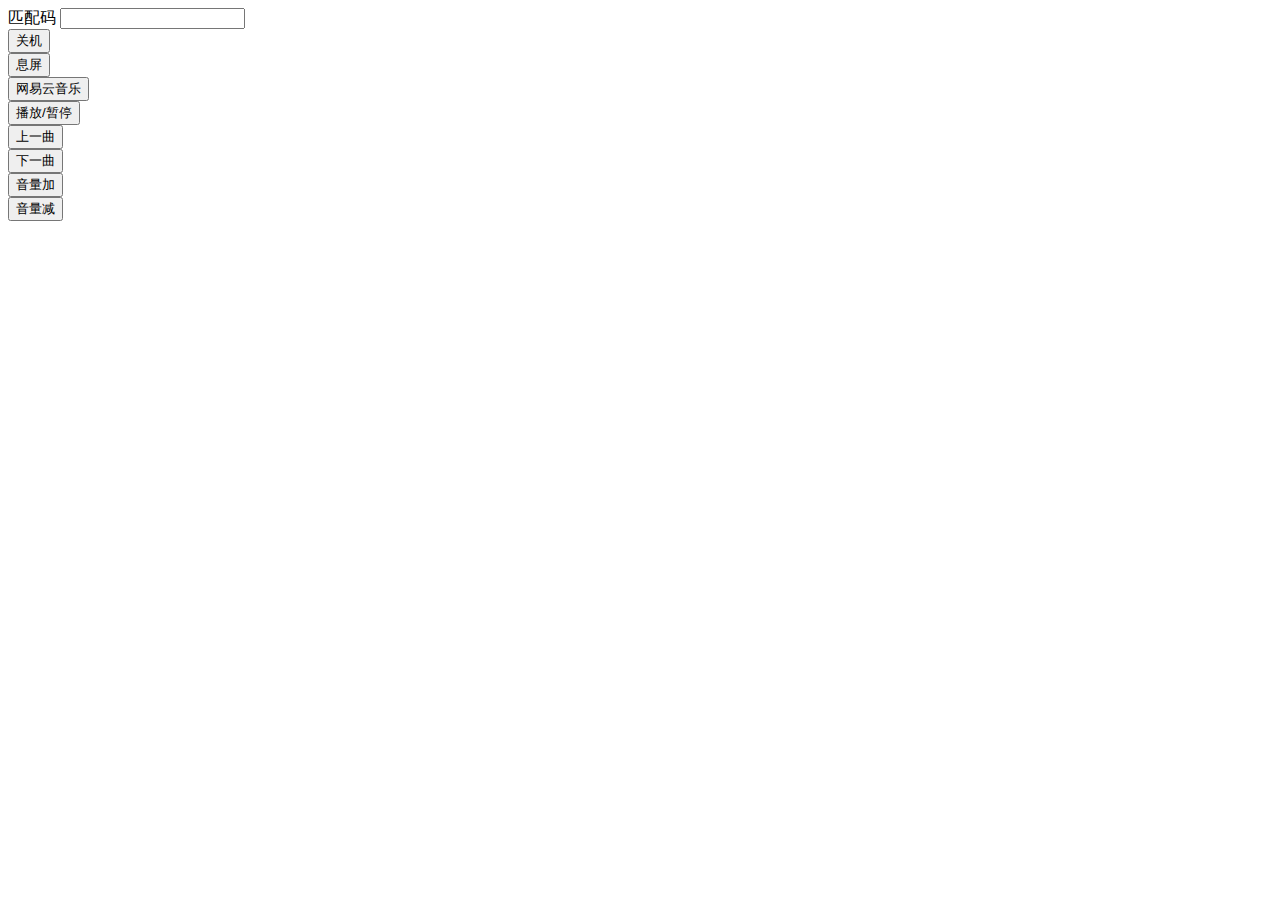
==== templates/index.html @ cc3dacd9 "对IP进行缓存，速度更快" ====
<!DOCTYPE html>
<html>

<head>
  <meta http-equiv="Content-Type" content="text/html; charset=utf-8">
  <meta name="viewport" content="width=device-width,initial-scale=1.0, minimum-scale=1.0, maximum-scale=1.0, user-scalable=no" />
  <link rel="shortcut icon" href="/favicon.ico">
</head>

<body>
  <span>匹配码</span>

  <input type="text">
  <br>
  <button onclick="send_code('exec', '关机', 'poweroff')">关机</button>
  <br>
  <button onclick="send_code('exec', '息屏', 'xset dpms force off')">息屏</button>
  <br>
  <button onclick="send_code('exec', '打开网易云音乐', 'netease-cloud-music')">网易云音乐</button>
  <br>
  <button onclick="send_code('order', '播放/暂停')">播放/暂停</button>
  <br>
  <button onclick="send_code('order', '上一曲')">上一曲</button>
  <br>
  <button onclick="send_code('order', '下一曲')">下一曲</button>
  <br>
  <button onclick="send_code('order', '音量加')">音量加</button>
  <br>
  <button onclick="send_code('order', '音量减')">音量减</button>
  <br>
  <ul></ul>

  <script>
    // 获取主机名
    var hostname
    window.location.search.substr(1).split("&").forEach((item, index, arr) => {
      if (item.split("=")[0] == "hostname") {
        hostname = item.split("=")[1]
        document.getElementsByTagName("input")[0].value = hostname
      }
    })
    // 缓存当前ip
    var ip = window.location.host.split(":")[0]
    window.localStorage.setItem("ip", ip)

    // 获取本机ip地址
    function getIPs(callback) {
      var ip_dups = {};
      var useWebKit = !!window.webkitRTCPeerConnection;
      //minimal requirements for data connection
      var mediaConstraints = {
        optional: [{
          RtpDataChannels: true
        }]
      };
      var servers = {
        iceServers: [{
          urls: "stun:stun.services.mozilla.com"
        }]
      };
      //construct a new RTCPeerConnection
      var pc = new RTCPeerConnection(servers, mediaConstraints);

      function handleCandidate(candidate) {
        //match just the IP address
        var ip_regex = /([0-9]{1,3}(\.[0-9]{1,3}){3}|[a-f0-9]{1,4}(:[a-f0-9]{1,4}){7})/
        var ip_addr = ip_regex.exec(candidate)[1];
        //remove duplicates
        if (ip_dups[ip_addr] === undefined)
          callback(ip_addr);
        ip_dups[ip_addr] = true;
      }
      //listen for candidate events
      pc.onicecandidate = function (ice) {
        //skip non-candidate events
        if (ice.candidate)
          handleCandidate(ice.candidate.candidate);
      };
      //create a bogus data channel
      pc.createDataChannel("");
      //create an offer sdp
      pc.createOffer(function (result) {
        //trigger the stun server request
        pc.setLocalDescription(result, function () {}, function () {});
      }, function () {});
      //wait for a while to let everything done
      setTimeout(function () {
        //read candidate info from local description
        var lines = pc.localDescription.sdp.split('\n');
        lines.forEach(function (line) {
          if (line.indexOf('a=candidate:') === 0)
            handleCandidate(line);
        });
      }, 1000);
    }

    // 发送请求
    function send_code(type, description, code) {
      var ul_el = document.getElementsByTagName("ul")[0]
      var hostname = document.getElementsByTagName("input")[0].value
      if (type == 'exec') {
        var params = {
          hostname: hostname,
          code: code,
          description: description
        };
      } else if (type == 'order') {
        var params = {
          hostname: hostname,
          description: description
        };
      }
      params = JSON.stringify(params)
      let ip = window.localStorage.getItem("ip")
      ip = ip ? ip : "0.0.0.0";
      var pormises = [];
      let p = new Promise((resolve, reject) => {
        let ajax = new XMLHttpRequest();
        ajax.open('post', `http://${ip}:8765/${type}`);
        ajax.setRequestHeader('content-type', 'application/json');
        ajax.send(params);
        ajax.onreadystatechange = function () {
          if (ajax.readyState == 4 && ajax.status == 200) {
            resolve("执行成功");
          }
        }
      });
      pormises.push(p)
      p = new Promise((resolve, reject) => {
        setTimeout(() => {
          reject("超时，请重试！")
        }, 2000)
      });
      pormises.push(p);
      Promise.race(pormises).then((result) => {
        var li_el = document.createElement("li")
        li_el.innerHTML = result
        ul_el.appendChild(li_el);
      }).catch((error) => {
        getIPs(function (local_ip) {
          var nsid = local_ip.split(".").slice(0, 3).join(".") + ".";
          var pormises = [];
          for (var i = 1; i < 255; i++) {
            let p = new Promise((resolve, reject) => {
              let ip = nsid + i;
              let ajax = new XMLHttpRequest();
              ajax.open('post', `http://${ip}:8765/${type}`);
              ajax.setRequestHeader('content-type', 'application/json');
              ajax.send(params);
              ajax.onreadystatechange = function () {
                if (ajax.readyState == 4 && ajax.status == 200) {
                  window.localStorage.setItem("ip", ajax.responseURL.match(/\/\/(.*?):/)[1]);  // 更新缓存的ip
                  resolve("执行成功");
                }
              }
            });
            pormises.push(p)
          };
          let p = new Promise((resolve, reject) => {
            setTimeout(() => {
              reject("超时，请重试！")
            }, 10000)
          });
          pormises.push(p);
          Promise.race(pormises).then((result) => {
            var li_el = document.createElement("li")
            li_el.innerHTML = result
            ul_el.appendChild(li_el);
          }).catch((error) => {
            var li_el = document.createElement("li")
            li_el.innerHTML = error;
            ul_el.appendChild(li_el);
          })
        });
      })
    }
  </script>
</body>

</html>
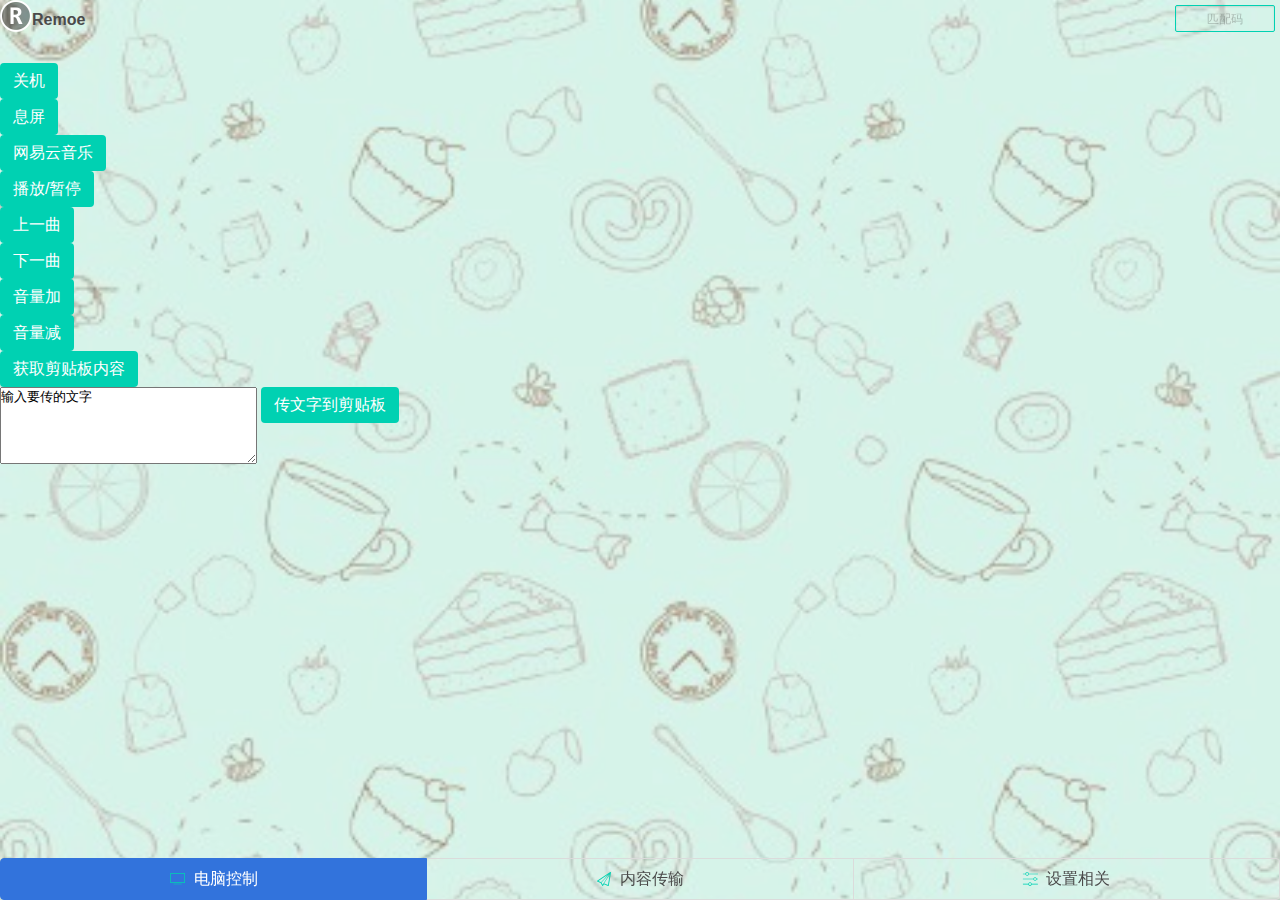
==== commit e3dd238b: "顶栏和低栏美化" ====
--- a/templates/index.html
+++ b/templates/index.html
@@ -5,30 +5,101 @@
   <meta http-equiv="Content-Type" content="text/html; charset=utf-8">
   <meta name="viewport" content="width=device-width,initial-scale=1.0, minimum-scale=1.0, maximum-scale=1.0, user-scalable=no" />
   <link rel="shortcut icon" href="/favicon.ico">
+  <link rel="stylesheet" href="../static/css/bulma.min.css" />
+  <link rel="stylesheet" href="../static/css/iconfont.css" />
+  <style>
+    html {
+      height: 100%;
+      background-image: url(../static/img/background.jpg);
+      background-position: center center;
+      background-size: cover;
+    }
+    body {
+      height: 100%;
+      background-color: rgba(255, 255, 255, 0.39);
+    }
+    #tabs-bar {
+      position:fixed;
+      bottom:0;
+      left: 0;
+      right: 0;
+      z-index: 10000;
+      margin-bottom: 0px;
+    }
+    #topbar {
+      display: table;
+    }
+    #topbar img {
+      width: 2rem;
+    }
+    #name {
+      display: table-cell;
+      vertical-align: middle;
+    }
+    #topbar input {
+      width: 100px;
+      position: fixed;
+      right:5px;
+      top:5px;
+      text-align: center;
+      background-color: #0000;
+    }
+  </style>
 </head>
 
 <body>
-  <span>匹配码</span>
-
-  <input type="text">
-  <br>
-  <button onclick="send_code('exec', '关机', 'poweroff')">关机</button>
-  <br>
-  <button onclick="send_code('exec', '息屏', 'xset dpms force off')">息屏</button>
-  <br>
-  <button onclick="send_code('exec', '打开网易云音乐', 'netease-cloud-music')">网易云音乐</button>
-  <br>
-  <button onclick="send_code('order', '播放/暂停')">播放/暂停</button>
-  <br>
-  <button onclick="send_code('order', '上一曲')">上一曲</button>
-  <br>
-  <button onclick="send_code('order', '下一曲')">下一曲</button>
-  <br>
-  <button onclick="send_code('order', '音量加')">音量加</button>
-  <br>
-  <button onclick="send_code('order', '音量减')">音量减</button>
-  <br>
-  <ul></ul>
+  <div id="topbar">
+    <img src="../static/img/logo.png">
+    <b><span id="name">Remoe</span></b>
+    <input class="input is-primary is-small" type="text" placeholder="匹配码">
+  </div>
+
+  <br>
+  <button class="button is-primary" onclick="send_code('exec', {description: '关机', code: 'poweroff'})">关机</button>
+  <br>
+  <button class="button is-primary" onclick="send_code('exec', {description: '息屏', code: 'xset dpms force off'})">息屏</button>
+  <br>
+  <button class="button is-primary" onclick="send_code('exec', {description: '打开网易云音乐', code:'netease-cloud-music'})">网易云音乐</button>
+  <br>
+  <button class="button is-primary" onclick="send_code('order', {description: '播放/暂停'})">播放/暂停</button>
+  <br>
+  <button class="button is-primary" onclick="send_code('order', {description: '上一曲'})">上一曲</button>
+  <br>
+  <button class="button is-primary" onclick="send_code('order', {description: '下一曲'})">下一曲</button>
+  <br>
+  <button class="button is-primary" onclick="send_code('order', {description: '音量加'})">音量加</button>
+  <br>
+  <button class="button is-primary" onclick="send_code('order', {description: '音量减'})">音量减</button>
+  <br>
+  <button class="button is-primary" onclick="send_code('get_clipboard_content')">获取剪贴板内容</button>
+  <br>
+  <textarea cols="30" rows="5">输入要传的文字</textarea>
+  <button class="button is-primary" onclick="set_clipboard_content()">传文字到剪贴板</button>
+  <br>
+  <p></p>
+
+  <div class="tabs is-toggle is-fullwidth" id="tabs-bar">
+    <ul>
+      <li class="is-active">
+        <a>
+          <span class="icon is-small"><i class="iconfont icon-computer" aria-hidden="true"></i></span>
+          <span>电脑控制</span>
+        </a>
+      </li>
+      <li>
+        <a>
+          <span class="icon is-small"><i class="iconfont icon-cc-plane" aria-hidden="true"></i></span>
+          <span>内容传输</span>
+        </a>
+      </li>
+      <li>
+        <a>
+          <span class="icon is-small"><i class="iconfont icon-40" aria-hidden="true"></i></span>
+          <span>设置相关</span>
+        </a>
+      </li>
+    </ul>
+  </div>
 
   <script>
     // 获取主机名
@@ -43,135 +114,145 @@
     var ip = window.location.host.split(":")[0]
     window.localStorage.setItem("ip", ip)
 
+    var local_ip = null
     // 获取本机ip地址
-    function getIPs(callback) {
-      var ip_dups = {};
-      var useWebKit = !!window.webkitRTCPeerConnection;
-      //minimal requirements for data connection
-      var mediaConstraints = {
-        optional: [{
-          RtpDataChannels: true
-        }]
+    function getIP(onNewIP) { //  onNewIp - your listener function for new IPs
+      var myPeerConnection = window.RTCPeerConnection || window.mozRTCPeerConnection || window.webkitRTCPeerConnection; //compatibility for firefox and chrome
+      var pc = new myPeerConnection({
+          iceServers: []
+        }), // 空的ICE服务器（STUN或者TURN）
+        noop = function () {},
+        localIPs = {}, //记录有没有被调用到onNewIP这个listener上
+        ipRegex = /([0-9]{1,3}(\.[0-9]{1,3}){3}|[a-f0-9]{1,4}(:[a-f0-9]{1,4}){7})/g,
+        key;
+
+      function ipIterate(ip) {
+        if (!localIPs[ip]) onNewIP(ip);
+        localIPs[ip] = true;
+      }
+      pc.createDataChannel(""); //create a bogus data channel
+      pc.createOffer().then(function (sdp) {
+        sdp.sdp.split('\n').forEach(function (line) {
+          if (line.indexOf('candidate') < 0) return;
+          line.match(ipRegex).forEach(ipIterate);
+        });
+        pc.setLocalDescription(sdp, noop, noop);
+      }); // create offer and set local description
+      pc.onicecandidate = function (ice) { //listen for candidate events
+        if (!ice || !ice.candidate || !ice.candidate.candidate || !ice.candidate.candidate.match(ipRegex))
+          return;
+        ice.candidate.candidate.match(ipRegex).forEach(ipIterate);
       };
-      var servers = {
-        iceServers: [{
-          urls: "stun:stun.services.mozilla.com"
-        }]
+    }
+
+    function set_clipboard_content() {
+      let content = document.getElementsByTagName("textarea")[0].value
+      send_code('set_clipboard_content', {
+        content: content
+      })
+    }
+
+    var ul_el = document.getElementsByTagName("ul")[0]
+    // 群发请求,nsid是网络号
+    function mass(path, nsid_or_ip, params) {
+      if ("ip" in nsid_or_ip) {
+        var time = 2000;
+        var nsid = nsid_or_ip.ip.split(".").slice(0, 3).join(".") + ".";
+        var start = Number(nsid_or_ip.ip.split(".")[3]);
+        var end = start + 1;
+      } else {
+        var time = 10000;
+        var nsid = nsid_or_ip.nsid;
+        var start = 0;
+        var end = 255;
+      }
+      var pormises = [];
+      for (var i = start; i < end; i++) {
+        let p = new Promise((resolve, reject) => {
+          let ip = nsid + i;
+          let ajax = new XMLHttpRequest();
+          ajax.open('post', `http://${ip}:8765/${path}`);
+          ajax.setRequestHeader('content-type', 'application/json');
+          ajax.send(params);
+          ajax.onreadystatechange = function () {
+            if (ajax.readyState == 4 && ajax.status == 200) {
+              window.localStorage.setItem("ip", ajax.responseURL.match(/\/\/(.*?):/)[1]); // 更新缓存的ip
+              resolve(JSON.parse(ajax.responseText));
+            } else if ("ip" in nsid_or_ip && ajax.readyState == 4 && ajax.status != 200) { // nsid_or_ip为ip时可跳过超时
+              reject("请求失败")
+            }
+          }
+        });
+        pormises.push(p)
       };
-      //construct a new RTCPeerConnection
-      var pc = new RTCPeerConnection(servers, mediaConstraints);
-
-      function handleCandidate(candidate) {
-        //match just the IP address
-        var ip_regex = /([0-9]{1,3}(\.[0-9]{1,3}){3}|[a-f0-9]{1,4}(:[a-f0-9]{1,4}){7})/
-        var ip_addr = ip_regex.exec(candidate)[1];
-        //remove duplicates
-        if (ip_dups[ip_addr] === undefined)
-          callback(ip_addr);
-        ip_dups[ip_addr] = true;
-      }
-      //listen for candidate events
-      pc.onicecandidate = function (ice) {
-        //skip non-candidate events
-        if (ice.candidate)
-          handleCandidate(ice.candidate.candidate);
-      };
-      //create a bogus data channel
-      pc.createDataChannel("");
-      //create an offer sdp
-      pc.createOffer(function (result) {
-        //trigger the stun server request
-        pc.setLocalDescription(result, function () {}, function () {});
-      }, function () {});
-      //wait for a while to let everything done
-      setTimeout(function () {
-        //read candidate info from local description
-        var lines = pc.localDescription.sdp.split('\n');
-        lines.forEach(function (line) {
-          if (line.indexOf('a=candidate:') === 0)
-            handleCandidate(line);
-        });
-      }, 1000);
+      let p = new Promise((resolve, reject) => {
+        setTimeout(() => {
+          reject("超时，请重试！")
+        }, time)
+      });
+      pormises.push(p);
+      return pormises
+    }
+    // 处理从服务器收到的json消息
+    function handle_response(result) {
+      if (result.file_url) {
+        window.location.href = result.file_url;
+      } else if (result.text) {
+        var p_el = document.getElementsByTagName("p")[0]
+        p_el.innerHTML = result.text
+      } else if (result.message != undefined) {
+        alert(result.message)
+      }
     }
 
     // 发送请求
-    function send_code(type, description, code) {
-      var ul_el = document.getElementsByTagName("ul")[0]
+    function send_code(path, params) {
       var hostname = document.getElementsByTagName("input")[0].value
-      if (type == 'exec') {
-        var params = {
-          hostname: hostname,
-          code: code,
-          description: description
-        };
-      } else if (type == 'order') {
-        var params = {
-          hostname: hostname,
-          description: description
-        };
+      if (params) {
+        params["hostname"] = hostname
+      } else {
+        params = {
+          "hostname": hostname
+        }
       }
       params = JSON.stringify(params)
       let ip = window.localStorage.getItem("ip")
       ip = ip ? ip : "0.0.0.0";
-      var pormises = [];
-      let p = new Promise((resolve, reject) => {
-        let ajax = new XMLHttpRequest();
-        ajax.open('post', `http://${ip}:8765/${type}`);
-        ajax.setRequestHeader('content-type', 'application/json');
-        ajax.send(params);
-        ajax.onreadystatechange = function () {
-          if (ajax.readyState == 4 && ajax.status == 200) {
-            resolve("执行成功");
-          }
-        }
-      });
-      pormises.push(p)
-      p = new Promise((resolve, reject) => {
-        setTimeout(() => {
-          reject("超时，请重试！")
-        }, 2000)
-      });
-      pormises.push(p);
+      let pormises = mass(path, {
+        ip: ip
+      }, params)
       Promise.race(pormises).then((result) => {
-        var li_el = document.createElement("li")
-        li_el.innerHTML = result
-        ul_el.appendChild(li_el);
+        handle_response(result)
       }).catch((error) => {
-        getIPs(function (local_ip) {
-          var nsid = local_ip.split(".").slice(0, 3).join(".") + ".";
-          var pormises = [];
-          for (var i = 1; i < 255; i++) {
-            let p = new Promise((resolve, reject) => {
-              let ip = nsid + i;
-              let ajax = new XMLHttpRequest();
-              ajax.open('post', `http://${ip}:8765/${type}`);
-              ajax.setRequestHeader('content-type', 'application/json');
-              ajax.send(params);
-              ajax.onreadystatechange = function () {
-                if (ajax.readyState == 4 && ajax.status == 200) {
-                  window.localStorage.setItem("ip", ajax.responseURL.match(/\/\/(.*?):/)[1]);  // 更新缓存的ip
-                  resolve("执行成功");
-                }
-              }
-            });
-            pormises.push(p)
-          };
-          let p = new Promise((resolve, reject) => {
-            setTimeout(() => {
-              reject("超时，请重试！")
-            }, 10000)
-          });
-          pormises.push(p);
+        // 如果知道本机IP，就向所在局域网发送请求
+        getIP(function (ip) {
+          local_ip = ip
+          var nsid = ip.split(".").slice(0, 3).join(".") + "."; // 网络号
+          let pormises = mass(path, {
+            nsid: nsid
+          }, params);
           Promise.race(pormises).then((result) => {
-            var li_el = document.createElement("li")
-            li_el.innerHTML = result
-            ul_el.appendChild(li_el);
+            handle_response(result)
           }).catch((error) => {
-            var li_el = document.createElement("li")
-            li_el.innerHTML = error;
-            ul_el.appendChild(li_el);
+            alert(error);
           })
         });
+        // 向localstorage中的网络号发送请求
+        setTimeout(() => {
+          if (!local_ip) {
+            if (window.localStorage.getItem("ip")) {
+              var nsid = window.localStorage.getItem("ip").split(".").slice(0, 3).join(".") + ".";
+              let pormises = mass(path, {
+                nsid: nsid
+              }, params);
+              Promise.race(pormises).then((result) => {
+                handle_response(result)
+              }).catch((error) => {
+                alert(error);
+              })
+            }
+          }
+        }, 3000)
       })
     }
   </script>
--- a/static/css/iconfont.css
+++ b/static/css/iconfont.css
@@ -0,0 +1,26 @@
+
+@font-face {font-family: "iconfont";
+  src: url('../font/'); /* IE9*/
+  src: url('../font/#iefix') format('embedded-opentype'), /* IE6-IE8 */
+  url('[data-uri]') format('woff'),
+  url('../font/iconfont.ttf?t=1537777645339') format('truetype'), /* chrome, firefox, opera, Safari, Android, iOS 4.2+*/
+  url('../font/iconfont.svg?t=1537777645339#iconfont') format('svg'); /* iOS 4.1- */
+}
+
+.iconfont {
+  font-family:"iconfont" !important;
+  font-size:16px;
+  color: #00D1B2;
+  font-style:normal;
+  -webkit-font-smoothing: antialiased;
+  -moz-osx-font-smoothing: grayscale;
+}
+
+.icon-computer:before { content: "\e60d"; }
+
+.icon-cc-plane:before { content: "\e6cb"; }
+
+.icon-40:before { content: "\e6e9"; }
+
+.icon-edit:before { content: "\e607"; }
+
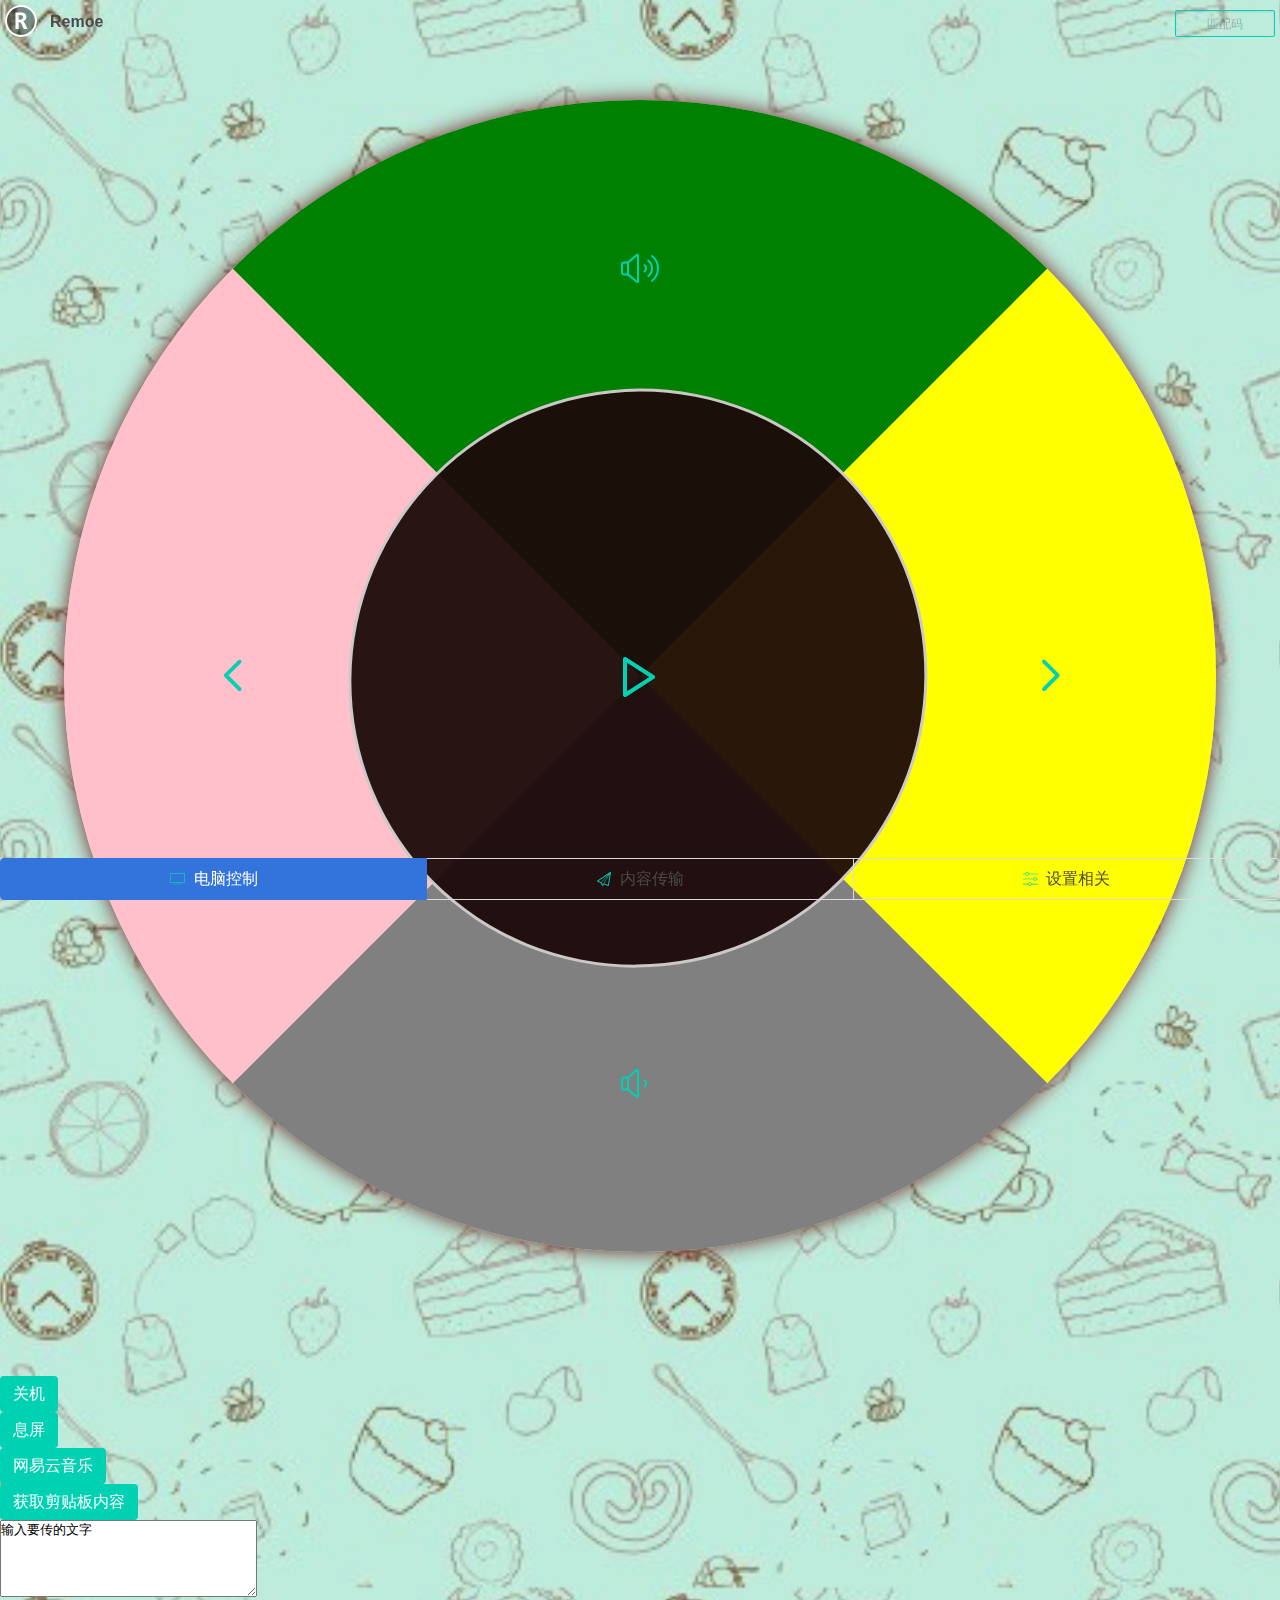
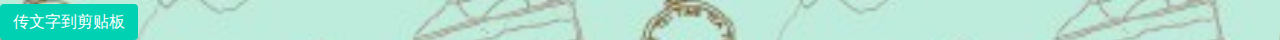
==== commit baee8f47: "美化前端界面" ====
--- a/templates/index.html
+++ b/templates/index.html
@@ -11,12 +11,12 @@
     html {
       height: 100%;
       background-image: url(../static/img/background.jpg);
+      background-color: rgba(255, 255, 255, 0.39);
       background-position: center center;
       background-size: cover;
     }
     body {
       height: 100%;
-      background-color: rgba(255, 255, 255, 0.39);
     }
     #tabs-bar {
       position:fixed;
@@ -26,32 +26,110 @@
       z-index: 10000;
       margin-bottom: 0px;
     }
-    #topbar {
-      display: table;
-    }
-    #topbar img {
+    img {
       width: 2rem;
+      position: fixed;
+      left:5px;
+      top:5px;
     }
     #name {
-      display: table-cell;
-      vertical-align: middle;
-    }
-    #topbar input {
+      position: fixed;
+      left:50px;
+      top:10px;
+      /* padding-left: 20px; */
+    }
+    #hostname {
       width: 100px;
       position: fixed;
       right:5px;
-      top:5px;
+      top:10px;
       text-align: center;
       background-color: #0000;
     }
+    #buttons-wrapper {
+        position: relative;
+        padding-top: 90%;
+        width: 90%;
+        border-radius: 50%;
+        overflow: hidden;
+        transform: rotate(45deg);
+        transform-origin: center center;
+        box-shadow: 0px 0px 20px #6d1313ec;
+        /* border:2px solid; */
+        /* padding: 1px; */
+        margin: 100px auto;
+    }
+    #volume-plus, #next, #volume-reduction, #previous, #play-or-pause {
+        position:absolute;
+        padding-top: 50%;
+        width: 50%;
+    }
+    #play-or-pause {
+        z-index:10000;
+        border-radius: 50%;
+        background-color: rgba(29, 10, 10, 0.945);
+        left:25%;
+        top:25%;
+        border:3px solid rgba(255, 255, 255, 0.767);
+    }
+    #volume-plus {
+        background-color: green;
+        left:0px;
+        top:0px;
+    }
+    #next {
+        background-color: yellow;
+        right:0px;
+        top:0px;
+    }
+    #volume-reduction {
+        background-color: gray;
+        right:0px;
+        bottom:0px;
+    }
+    #previous {
+        background-color: pink;
+        left:0px;
+        bottom:0px;
+    }
+    #buttons-wrapper i {
+      position:absolute;
+      left:calc(50% - 20px);
+      top:calc(50% - 32px);
+      z-index: 10000;
+      transform: rotate(-45deg);
+    }
+    #message {
+      visibility: hidden;
+      height: 35px;
+      line-height: 35px;
+      text-indent: 10px;
+      color: white;
+      background-color: #00d1b2;
+      border-radius: 4px;
+      z-index: 10000;
+      position: fixed;
+      left:40px;
+      right:40px;
+      top:50px;
+    }
   </style>
 </head>
 
 <body>
-  <div id="topbar">
-    <img src="../static/img/logo.png">
-    <b><span id="name">Remoe</span></b>
-    <input class="input is-primary is-small" type="text" placeholder="匹配码">
+  <!-- 消息框 -->
+  <p id="message">这是内容</p>
+  <!-- 顶部部件 -->
+  <img src="../static/img/logo.png">
+  <b><span id="name">Remoe</span></b>
+  <input id="hostname" class="input is-primary is-small" type="text" placeholder="匹配码">
+  <!-- 音乐控件 -->
+  <div id="buttons-wrapper">
+    <div id="play-or-pause"><i class="iconfont icon-play"></i></div>
+    <div id="volume-plus"><i class="iconfont icon-volumehigh"></i></div>
+    <div id="next"><i class="iconfont icon-next-m"></i></div>
+    <div id="volume-reduction"><i class="iconfont icon-volume-low"></i></div>
+    <div id="previous"><i class="iconfont icon-back-m"></i></div>
   </div>
 
   <br>
@@ -61,19 +139,10 @@
   <br>
   <button class="button is-primary" onclick="send_code('exec', {description: '打开网易云音乐', code:'netease-cloud-music'})">网易云音乐</button>
   <br>
-  <button class="button is-primary" onclick="send_code('order', {description: '播放/暂停'})">播放/暂停</button>
-  <br>
-  <button class="button is-primary" onclick="send_code('order', {description: '上一曲'})">上一曲</button>
-  <br>
-  <button class="button is-primary" onclick="send_code('order', {description: '下一曲'})">下一曲</button>
-  <br>
-  <button class="button is-primary" onclick="send_code('order', {description: '音量加'})">音量加</button>
-  <br>
-  <button class="button is-primary" onclick="send_code('order', {description: '音量减'})">音量减</button>
-  <br>
   <button class="button is-primary" onclick="send_code('get_clipboard_content')">获取剪贴板内容</button>
   <br>
   <textarea cols="30" rows="5">输入要传的文字</textarea>
+  <br>
   <button class="button is-primary" onclick="set_clipboard_content()">传文字到剪贴板</button>
   <br>
   <p></p>
@@ -82,19 +151,19 @@
     <ul>
       <li class="is-active">
         <a>
-          <span class="icon is-small"><i class="iconfont icon-computer" aria-hidden="true"></i></span>
+          <span class="icon is-small"><i class="iconfont icon-computer"></i></span>
           <span>电脑控制</span>
         </a>
       </li>
       <li>
         <a>
-          <span class="icon is-small"><i class="iconfont icon-cc-plane" aria-hidden="true"></i></span>
+          <span class="icon is-small"><i class="iconfont icon-cc-plane"></i></span>
           <span>内容传输</span>
         </a>
       </li>
       <li>
         <a>
-          <span class="icon is-small"><i class="iconfont icon-40" aria-hidden="true"></i></span>
+          <span class="icon is-small"><i class="iconfont icon-40"></i></span>
           <span>设置相关</span>
         </a>
       </li>
@@ -102,6 +171,12 @@
   </div>
 
   <script>
+    // 给按钮绑定事件
+    document.getElementById('play-or-pause').addEventListener('click', ()=>(send_code('order', {description: '播放/暂停'})))
+    document.getElementById('volume-plus').addEventListener('click', ()=>(send_code('order', {description: '音量加'})))
+    document.getElementById('next').addEventListener('click', ()=>(send_code('order', {description: '下一曲'})))
+    document.getElementById('volume-reduction').addEventListener('click', ()=>(send_code('order', {description: '音量减'})))
+    document.getElementById('previous').addEventListener('click', ()=>(send_code('order', {description: '上一曲'})))
     // 获取主机名
     var hostname
     window.location.search.substr(1).split("&").forEach((item, index, arr) => {
@@ -193,6 +268,15 @@
       pormises.push(p);
       return pormises
     }
+    // 弹出消息框
+    function show_message (message) {
+      message = (message === 0) ? "命令执行成功" : message;
+      document.getElementById("message").innerHTML = message;
+      document.getElementById("message").style.visibility='visible';
+      setTimeout(()=>{
+        document.getElementById("message").style.visibility='hidden';
+      }, 2000)
+    }
     // 处理从服务器收到的json消息
     function handle_response(result) {
       if (result.file_url) {
@@ -201,7 +285,7 @@
         var p_el = document.getElementsByTagName("p")[0]
         p_el.innerHTML = result.text
       } else if (result.message != undefined) {
-        alert(result.message)
+        show_message(result.message)
       }
     }
 
@@ -234,7 +318,7 @@
           Promise.race(pormises).then((result) => {
             handle_response(result)
           }).catch((error) => {
-            alert(error);
+            show_message(error);
           })
         });
         // 向localstorage中的网络号发送请求
@@ -248,7 +332,7 @@
               Promise.race(pormises).then((result) => {
                 handle_response(result)
               }).catch((error) => {
-                alert(error);
+                show_message(error);
               })
             }
           }
--- a/static/css/iconfont.css
+++ b/static/css/iconfont.css
@@ -2,9 +2,9 @@
 @font-face {font-family: "iconfont";
   src: url('../font/'); /* IE9*/
   src: url('../font/#iefix') format('embedded-opentype'), /* IE6-IE8 */
-  url('[data-uri]') format('woff'),
-  url('../font/iconfont.ttf?t=1537777645339') format('truetype'), /* chrome, firefox, opera, Safari, Android, iOS 4.2+*/
-  url('../font/iconfont.svg?t=1537777645339#iconfont') format('svg'); /* iOS 4.1- */
+  url('[data-uri]') format('woff'),
+  url('../font/iconfont.ttf?t=1537805935399') format('truetype'), /* chrome, firefox, opera, Safari, Android, iOS 4.2+*/
+  url('../font/iconfont.svg?t=1537805935399#iconfont') format('svg'); /* iOS 4.1- */
 }
 
 .iconfont {
@@ -18,9 +18,21 @@
 
 .icon-computer:before { content: "\e60d"; }
 
+.icon-volumehigh:before { content: "\e6a6"; font-size:40px; }
+
 .icon-cc-plane:before { content: "\e6cb"; }
+
+.icon-play:before { content: "\e665"; font-size:40px; }
 
 .icon-40:before { content: "\e6e9"; }
 
+.icon-pause:before { content: "\e656"; font-size:40px; }
+
+.icon-back-m:before { content: "\e60f"; font-size:40px; }
+
+.icon-next-m:before { content: "\e610"; font-size:40px; }
+
 .icon-edit:before { content: "\e607"; }
 
+.icon-volume-low:before { content: "\e64d"; font-size:40px; }
+
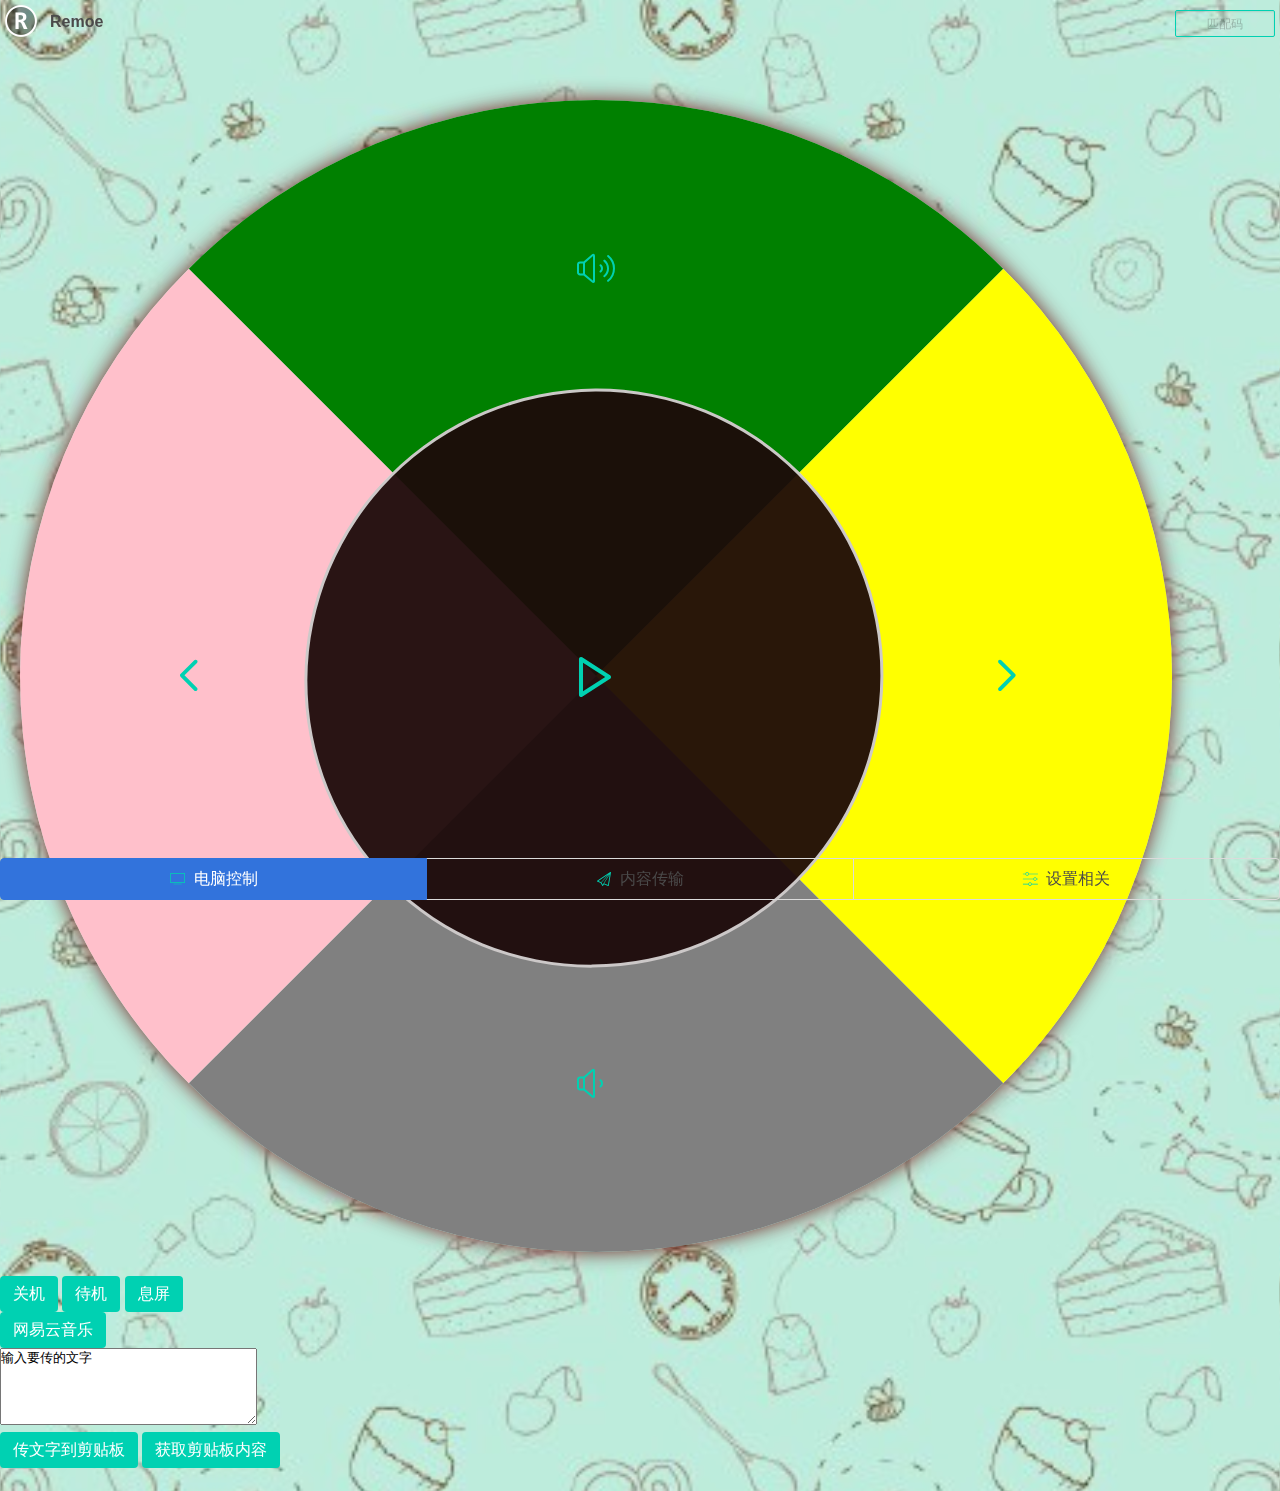
==== commit baf8895d: "增加待机功能" ====
--- a/templates/index.html
+++ b/templates/index.html
@@ -10,13 +10,11 @@
   <style>
     html {
       height: 100%;
+      overflow: 'hidden';
       background-image: url(../static/img/background.jpg);
       background-color: rgba(255, 255, 255, 0.39);
       background-position: center center;
       background-size: cover;
-    }
-    body {
-      height: 100%;
     }
     #tabs-bar {
       position:fixed;
@@ -57,7 +55,7 @@
         box-shadow: 0px 0px 20px #6d1313ec;
         /* border:2px solid; */
         /* padding: 1px; */
-        margin: 100px auto;
+        margin: 100px 20px auto;
     }
     #volume-plus, #next, #volume-reduction, #previous, #play-or-pause {
         position:absolute;
@@ -134,18 +132,15 @@
 
   <br>
   <button class="button is-primary" onclick="send_code('exec', {description: '关机', code: 'poweroff'})">关机</button>
-  <br>
+  <button class="button is-primary" onclick="send_code('hot_key', {description: '待机'})">待机</button>
   <button class="button is-primary" onclick="send_code('exec', {description: '息屏', code: 'xset dpms force off'})">息屏</button>
   <br>
   <button class="button is-primary" onclick="send_code('exec', {description: '打开网易云音乐', code:'netease-cloud-music'})">网易云音乐</button>
   <br>
-  <button class="button is-primary" onclick="send_code('get_clipboard_content')">获取剪贴板内容</button>
-  <br>
   <textarea cols="30" rows="5">输入要传的文字</textarea>
   <br>
   <button class="button is-primary" onclick="set_clipboard_content()">传文字到剪贴板</button>
-  <br>
-  <p></p>
+  <button class="button is-primary" onclick="send_code('get_clipboard_content')">获取剪贴板内容</button>
 
   <div class="tabs is-toggle is-fullwidth" id="tabs-bar">
     <ul>
@@ -172,11 +167,11 @@
 
   <script>
     // 给按钮绑定事件
-    document.getElementById('play-or-pause').addEventListener('click', ()=>(send_code('order', {description: '播放/暂停'})))
-    document.getElementById('volume-plus').addEventListener('click', ()=>(send_code('order', {description: '音量加'})))
-    document.getElementById('next').addEventListener('click', ()=>(send_code('order', {description: '下一曲'})))
-    document.getElementById('volume-reduction').addEventListener('click', ()=>(send_code('order', {description: '音量减'})))
-    document.getElementById('previous').addEventListener('click', ()=>(send_code('order', {description: '上一曲'})))
+    document.getElementById('play-or-pause').addEventListener('click', ()=>(send_code('hot_key', {description: '播放/暂停'})))
+    document.getElementById('volume-plus').addEventListener('click', ()=>(send_code('hot_key', {description: '音量加'})))
+    document.getElementById('next').addEventListener('click', ()=>(send_code('hot_key', {description: '下一曲'})))
+    document.getElementById('volume-reduction').addEventListener('click', ()=>(send_code('hot_key', {description: '音量减'})))
+    document.getElementById('previous').addEventListener('click', ()=>(send_code('hot_key', {description: '上一曲'})))
     // 获取主机名
     var hostname
     window.location.search.substr(1).split("&").forEach((item, index, arr) => {
@@ -282,8 +277,8 @@
       if (result.file_url) {
         window.location.href = result.file_url;
       } else if (result.text) {
-        var p_el = document.getElementsByTagName("p")[0]
-        p_el.innerHTML = result.text
+        var textarea_el = document.getElementsByTagName("textarea")[0]
+        textarea_el.value = result.text
       } else if (result.message != undefined) {
         show_message(result.message)
       }
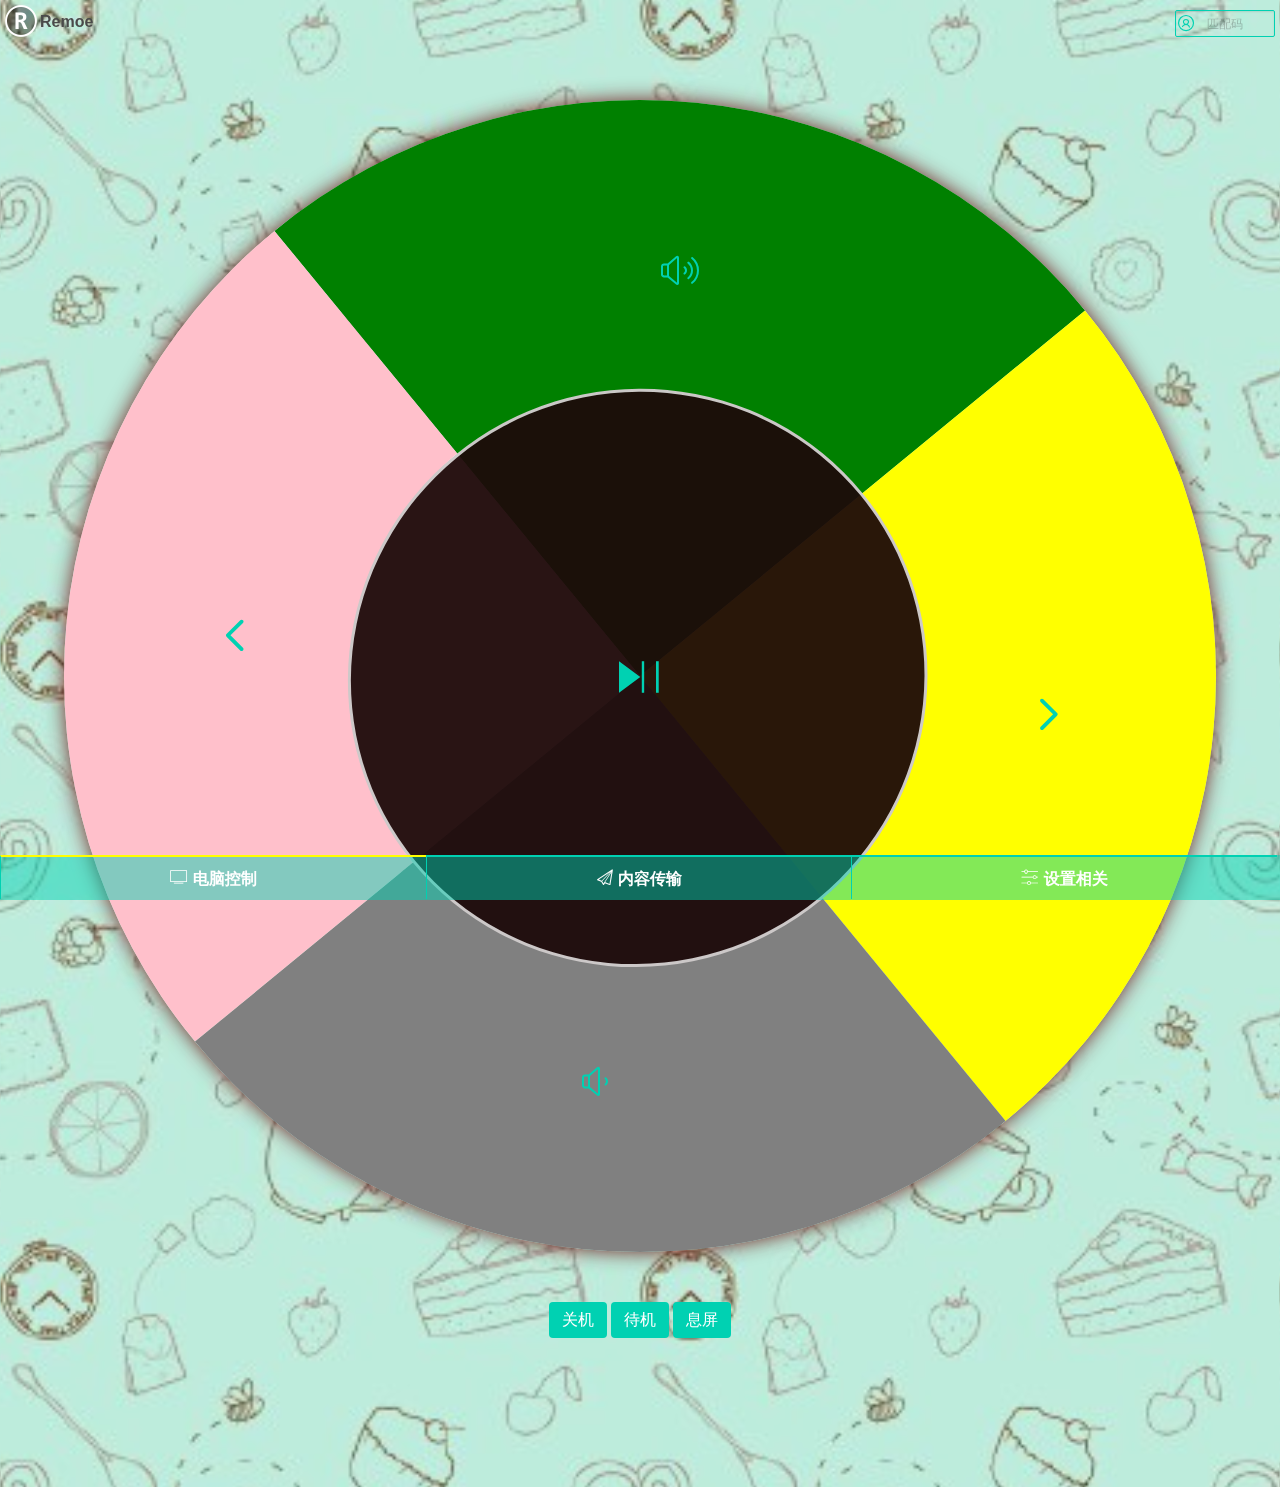
==== commit 42c83f3d: "完成标签切换功能" ====
--- a/templates/index.html
+++ b/templates/index.html
@@ -10,7 +10,8 @@
   <style>
     html {
       height: 100%;
-      overflow: 'hidden';
+      overflow: hidden;
+      text-align: center;
       background-image: url(../static/img/background.jpg);
       background-color: rgba(255, 255, 255, 0.39);
       background-position: center center;
@@ -24,6 +25,21 @@
       z-index: 10000;
       margin-bottom: 0px;
     }
+    #tabs-bar li {
+      float: left;
+      color: white;
+      width: calc((100% - 3px) / 3);
+      border-left: 1px #00D1B2 solid;
+      border-top: 2px #00D1B2 solid;
+    }
+    #tabs-bar ul {
+      background-color: rgba(0, 209, 178, 0.486);
+      height: 45px;
+      line-height: 40px;
+    }
+    #tabs-bar ul li:first-child {
+      border-top: 2px yellow solid;
+    }
     img {
       width: 2rem;
       position: fixed;
@@ -32,7 +48,7 @@
     }
     #name {
       position: fixed;
-      left:50px;
+      left:40px;
       top:10px;
       /* padding-left: 20px; */
     }
@@ -45,17 +61,20 @@
       background-color: #0000;
     }
     #buttons-wrapper {
-        position: relative;
-        padding-top: 90%;
-        width: 90%;
-        border-radius: 50%;
-        overflow: hidden;
-        transform: rotate(45deg);
-        transform-origin: center center;
-        box-shadow: 0px 0px 20px #6d1313ec;
-        /* border:2px solid; */
-        /* padding: 1px; */
-        margin: 100px 20px auto;
+      position: relative;
+      padding-top: 90%;
+      width: 90%;
+      border-radius: 50%;
+      overflow: hidden;
+      transform: rotate(45deg);
+      transform-origin: center center;
+      box-shadow: 0px 0px 20px #6d1313ec;
+      /* border:2px solid; */
+      /* padding: 1px; */
+      margin: 50px auto;
+    }
+    #container {
+      margin-top: 100px;
     }
     #volume-plus, #next, #volume-reduction, #previous, #play-or-pause {
         position:absolute;
@@ -111,56 +130,75 @@
       right:40px;
       top:50px;
     }
+    .icon-yonghu {
+      position: fixed;
+      right:85px;
+      top:10px;
+    }
+    textarea {
+      background-color: #0000;
+      width: 80%;
+    }
+    #transport, #set {
+      display: none;
+    }
+
   </style>
 </head>
 
 <body>
-  <!-- 消息框 -->
-  <p id="message">这是内容</p>
-  <!-- 顶部部件 -->
-  <img src="../static/img/logo.png">
-  <b><span id="name">Remoe</span></b>
-  <input id="hostname" class="input is-primary is-small" type="text" placeholder="匹配码">
-  <!-- 音乐控件 -->
-  <div id="buttons-wrapper">
-    <div id="play-or-pause"><i class="iconfont icon-play"></i></div>
-    <div id="volume-plus"><i class="iconfont icon-volumehigh"></i></div>
-    <div id="next"><i class="iconfont icon-next-m"></i></div>
-    <div id="volume-reduction"><i class="iconfont icon-volume-low"></i></div>
-    <div id="previous"><i class="iconfont icon-back-m"></i></div>
+  <div id="header">
+    <!-- 消息框 -->
+    <p id="message">这是内容</p>
+    <!-- 顶部部件 -->
+    <img src="../static/img/logo.png">
+    <b><span id="name">Remoe</span></b>
+    <input id="hostname" class="input is-primary is-small" type="text" placeholder="匹配码">
+    <i class="iconfont icon-yonghu"></i>
   </div>
 
-  <br>
-  <button class="button is-primary" onclick="send_code('exec', {description: '关机', code: 'poweroff'})">关机</button>
-  <button class="button is-primary" onclick="send_code('hot_key', {description: '待机'})">待机</button>
-  <button class="button is-primary" onclick="send_code('exec', {description: '息屏', code: 'xset dpms force off'})">息屏</button>
-  <br>
-  <button class="button is-primary" onclick="send_code('exec', {description: '打开网易云音乐', code:'netease-cloud-music'})">网易云音乐</button>
-  <br>
-  <textarea cols="30" rows="5">输入要传的文字</textarea>
-  <br>
-  <button class="button is-primary" onclick="set_clipboard_content()">传文字到剪贴板</button>
-  <button class="button is-primary" onclick="send_code('get_clipboard_content')">获取剪贴板内容</button>
-
-  <div class="tabs is-toggle is-fullwidth" id="tabs-bar">
+  <div id="container">
+    <div id="control">
+      <!-- 音乐控件 -->
+      <div id="buttons-wrapper">
+        <div id="play-or-pause"><i class="iconfont icon-bofangzanting"></i></div>
+        <div id="volume-plus"><i class="iconfont icon-volumehigh"></i></div>
+        <div id="next"><i class="iconfont icon-next-m"></i></div>
+        <div id="volume-reduction"><i class="iconfont icon-volume-low"></i></div>
+        <div id="previous"><i class="iconfont icon-back-m"></i></div>
+      </div>
+      <!-- 电源控制 -->
+      <button class="button is-primary" onclick="send_code('exec', {description: '关机', code: 'poweroff'})">关机</button>
+      <button class="button is-primary" onclick="send_code('hot_key', {description: '待机'})">待机</button>
+      <button class="button is-primary" onclick="send_code('exec', {description: '息屏', code: 'xset dpms force off'})">息屏</button>
+    </div>
+
+    <!-- 传输界面 -->
+    <div id="transport">
+      <textarea rows="5">输入要传的文字</textarea>
+      <br>
+      <button class="button is-primary" onclick="set_clipboard_content()">传文字到剪贴板</button>
+      <button class="button is-primary" onclick="send_code('get_clipboard_content')">获取剪贴板内容</button>
+    </div>
+
+    <!-- 设置界面 -->
+    <div id="set"></div>
+  </div>
+
+  <!-- 底部tab -->
+  <div id="tabs-bar">
     <ul>
-      <li class="is-active">
-        <a>
-          <span class="icon is-small"><i class="iconfont icon-computer"></i></span>
-          <span>电脑控制</span>
-        </a>
+      <li>
+          <i class="iconfont icon-computer"></i>
+          <b>电脑控制</b>
       </li>
       <li>
-        <a>
-          <span class="icon is-small"><i class="iconfont icon-cc-plane"></i></span>
-          <span>内容传输</span>
-        </a>
+          <i class="iconfont icon-cc-plane"></i>
+          <b>内容传输</b>
       </li>
       <li>
-        <a>
-          <span class="icon is-small"><i class="iconfont icon-40"></i></span>
-          <span>设置相关</span>
-        </a>
+          <i class="iconfont icon-40"></i>
+          <b>设置相关</b>
       </li>
     </ul>
   </div>
@@ -172,6 +210,27 @@
     document.getElementById('next').addEventListener('click', ()=>(send_code('hot_key', {description: '下一曲'})))
     document.getElementById('volume-reduction').addEventListener('click', ()=>(send_code('hot_key', {description: '音量减'})))
     document.getElementById('previous').addEventListener('click', ()=>(send_code('hot_key', {description: '上一曲'})))
+    // 给tabs绑定事件
+    document.querySelectorAll("ul li").forEach((item, index) => {
+        item.addEventListener("click", ()=>{toggle(index)})
+    });
+    function toggle(index_outer) {
+      document.querySelectorAll("#container > div").forEach((item, index_inner) => {
+        if (index_inner === index_outer) {
+          item.style.display = "inline";
+        } else {
+          item.style.display = "none";
+        }
+      });
+      document.querySelectorAll("ul li").forEach((item, index_inner) => {
+        if (index_inner === index_outer) {
+          item.style.borderTop = "2px yellow solid"
+        } else {
+          item.style.borderTop = "2px #00D1B2 solid"
+        }
+      });
+    }
+
     // 获取主机名
     var hostname
     window.location.search.substr(1).split("&").forEach((item, index, arr) => {
@@ -183,6 +242,16 @@
     // 缓存当前ip
     var ip = window.location.host.split(":")[0]
     window.localStorage.setItem("ip", ip)
+    // 旋转特效
+    var degree = 45
+
+    setInterval(()=>{
+      degree += 0.2;
+      document.getElementById('buttons-wrapper').style.transform = `rotate(${degree}deg)`;
+      document.querySelectorAll("#buttons-wrapper i").forEach((currentValue, index, arr)=>{
+        currentValue.style.transform = `rotate(-${degree}deg)`
+      })
+    },25)
 
     var local_ip = null
     // 获取本机ip地址
--- a/static/css/iconfont.css
+++ b/static/css/iconfont.css
@@ -2,31 +2,27 @@
 @font-face {font-family: "iconfont";
   src: url('../font/'); /* IE9*/
   src: url('../font/#iefix') format('embedded-opentype'), /* IE6-IE8 */
-  url('[data-uri]') format('woff'),
-  url('../font/iconfont.ttf?t=1537805935399') format('truetype'), /* chrome, firefox, opera, Safari, Android, iOS 4.2+*/
-  url('../font/iconfont.svg?t=1537805935399#iconfont') format('svg'); /* iOS 4.1- */
+  url('[data-uri]') format('woff'),
+  url('../font/iconfont.ttf?t=1537981908489') format('truetype'), /* chrome, firefox, opera, Safari, Android, iOS 4.2+*/
+  url('../font/iconfont.svg?t=1537981908489#iconfont') format('svg'); /* iOS 4.1- */
 }
 
 .iconfont {
   font-family:"iconfont" !important;
-  font-size:16px;
+  font-size:18px;
   color: #00D1B2;
   font-style:normal;
   -webkit-font-smoothing: antialiased;
   -moz-osx-font-smoothing: grayscale;
 }
 
-.icon-computer:before { content: "\e60d"; }
+.icon-computer:before { content: "\e60d"; color: white }
 
 .icon-volumehigh:before { content: "\e6a6"; font-size:40px; }
 
-.icon-cc-plane:before { content: "\e6cb"; }
+.icon-cc-plane:before { content: "\e6cb"; color: white }
 
-.icon-play:before { content: "\e665"; font-size:40px; }
-
-.icon-40:before { content: "\e6e9"; }
-
-.icon-pause:before { content: "\e656"; font-size:40px; }
+.icon-40:before { content: "\e6e9"; color: white }
 
 .icon-back-m:before { content: "\e60f"; font-size:40px; }
 
@@ -34,5 +30,9 @@
 
 .icon-edit:before { content: "\e607"; }
 
+.icon-yonghu:before { content: "\e64e"; }
+
 .icon-volume-low:before { content: "\e64d"; font-size:40px; }
 
+.icon-bofangzanting:before { content: "\e7f1"; font-size:40px; }
+
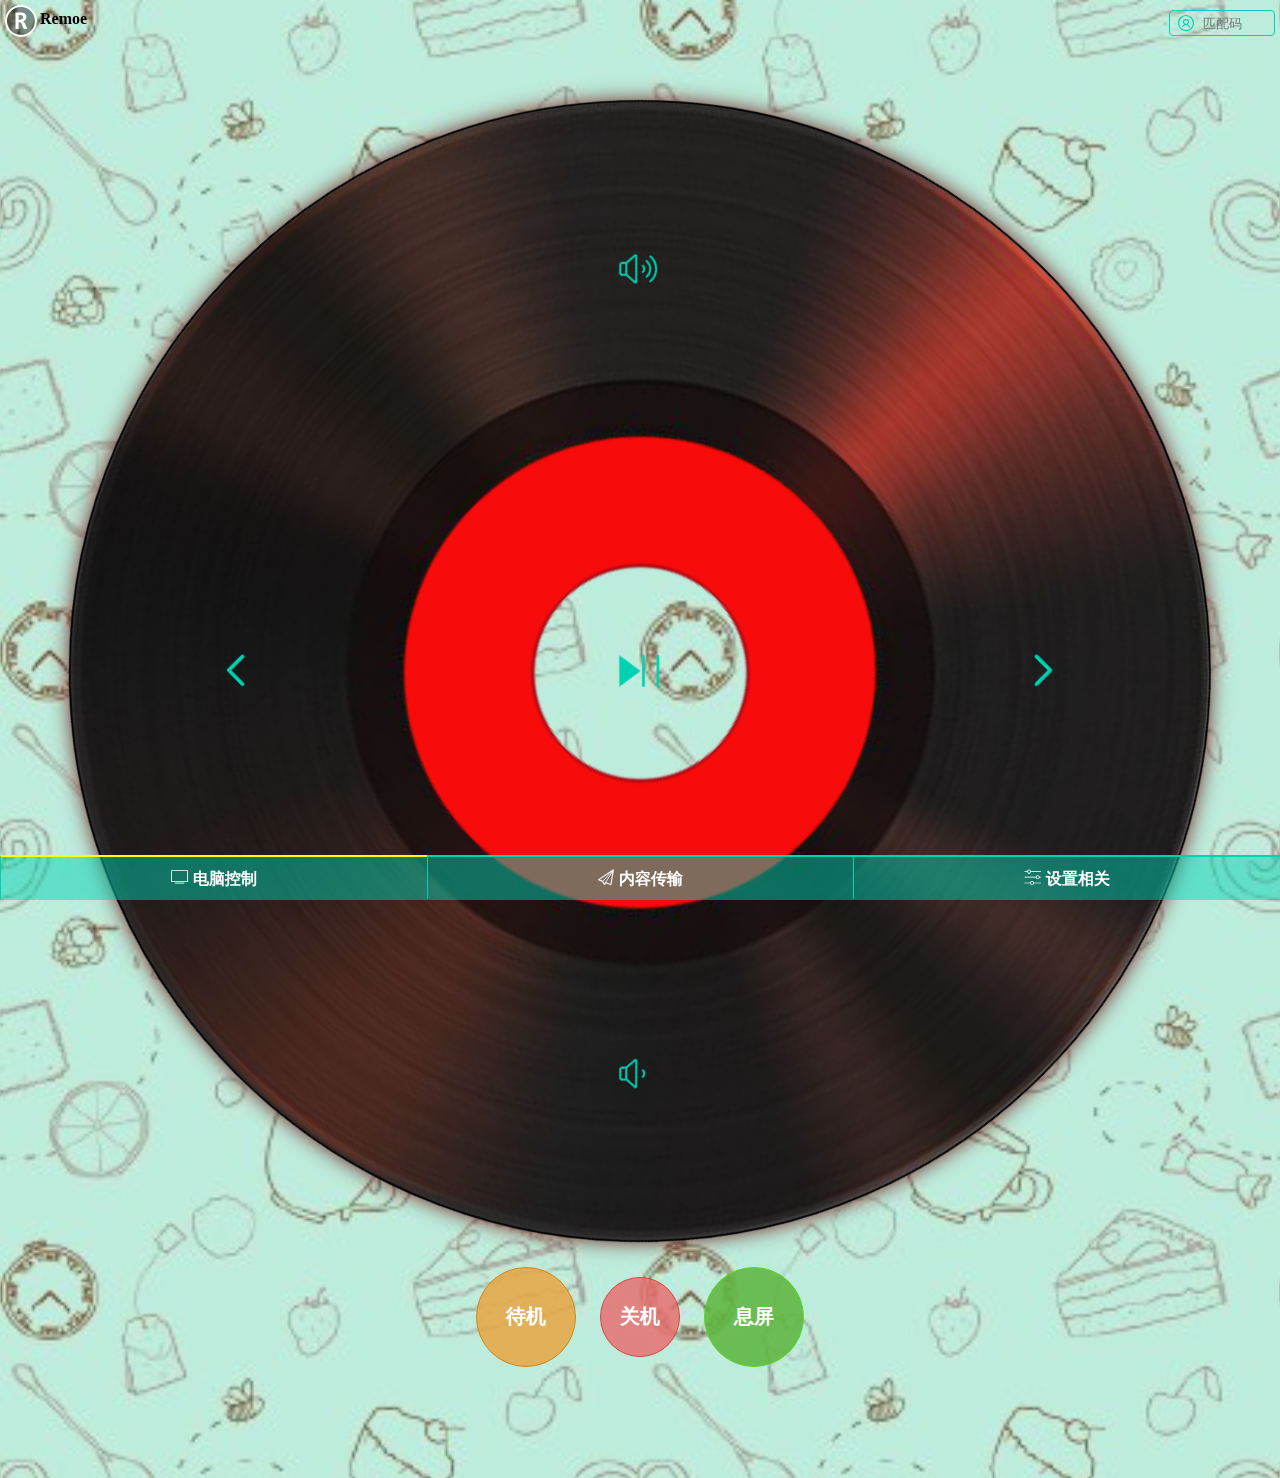
==== commit 8a89338e: "改为黑胶唱片" ====
--- a/templates/index.html
+++ b/templates/index.html
@@ -5,7 +5,6 @@
   <meta http-equiv="Content-Type" content="text/html; charset=utf-8">
   <meta name="viewport" content="width=device-width,initial-scale=1.0, minimum-scale=1.0, maximum-scale=1.0, user-scalable=no" />
   <link rel="shortcut icon" href="/favicon.ico">
-  <link rel="stylesheet" href="../static/css/bulma.min.css" />
   <link rel="stylesheet" href="../static/css/iconfont.css" />
   <style>
     html {
@@ -35,6 +34,9 @@
     #tabs-bar ul {
       background-color: rgba(0, 209, 178, 0.486);
       height: 45px;
+      margin: 0px;
+      padding: 0px;
+      list-style:none;
       line-height: 40px;
     }
     #tabs-bar ul li:first-child {
@@ -52,8 +54,11 @@
       top:10px;
       /* padding-left: 20px; */
     }
-    #hostname {
+    #match_code {
+      border-radius: 4px;
       width: 100px;
+      height: 22px;
+      border: 1px solid #00d1b2;
       position: fixed;
       right:5px;
       top:10px;
@@ -61,6 +66,9 @@
       background-color: #0000;
     }
     #buttons-wrapper {
+      background-image: url(../static/img/blackGlue.png);
+      background-position: center center;
+      background-size: 101%;
       position: relative;
       padding-top: 90%;
       width: 90%;
@@ -69,9 +77,8 @@
       transform: rotate(45deg);
       transform-origin: center center;
       box-shadow: 0px 0px 20px #6d1313ec;
-      /* border:2px solid; */
-      /* padding: 1px; */
-      margin: 50px auto;
+      border:2px solid;
+      margin: 25px auto;
     }
     #container {
       margin-top: 100px;
@@ -84,35 +91,29 @@
     #play-or-pause {
         z-index:10000;
         border-radius: 50%;
-        background-color: rgba(29, 10, 10, 0.945);
-        left:25%;
-        top:25%;
-        border:3px solid rgba(255, 255, 255, 0.767);
+        left: 25%;
+        top: 25%;
     }
     #volume-plus {
-        background-color: green;
         left:0px;
         top:0px;
     }
     #next {
-        background-color: yellow;
         right:0px;
         top:0px;
     }
     #volume-reduction {
-        background-color: gray;
         right:0px;
         bottom:0px;
     }
     #previous {
-        background-color: pink;
         left:0px;
         bottom:0px;
     }
     #buttons-wrapper i {
       position:absolute;
       left:calc(50% - 20px);
-      top:calc(50% - 32px);
+      top:calc(50% - 22px);
       z-index: 10000;
       transform: rotate(-45deg);
     }
@@ -128,21 +129,104 @@
       position: fixed;
       left:40px;
       right:40px;
-      top:50px;
+      top:40px;
     }
     .icon-yonghu {
       position: fixed;
       right:85px;
-      top:10px;
+      top:13px;
     }
     textarea {
+      border-color: #00d1b2;
       background-color: #0000;
       width: 80%;
     }
     #transport, #set {
       display: none;
     }
-
+    .switch {
+      background-color: gray;
+      position: relative;
+      width: 40px;
+      height: 20px;
+      border: 1px solid #dcdfe6;
+      outline: none;
+      border-radius: 10px;
+      box-sizing: border-box;
+      cursor: pointer;
+      transition: border-color .3s,background-color .3s;
+      vertical-align: middle;
+    }
+    .switch:after {
+      content: "";
+      position: absolute;
+      top: 1px;
+      left: 1px;
+      border-radius: 100%;
+      transition: all .3s;
+      width: 16px;
+      height: 16px;
+      background-color: #fff;
+    }
+    .is-chicked .switch:after {
+      left: 100%;
+      margin-left: -17px;
+    }
+    #set span {
+      float: left;
+      margin-right: 20px;
+      font-size: 20px;
+    }
+    #set div {
+      margin: 20px auto;
+      width: 90%;
+      display: flex;
+      align-items:Center;
+      height: 40px;
+      border-bottom: 1px  rgba(19, 206, 103, 0.452) solid;
+    }
+    #button-shutdown {
+      background-color: rgba(231, 110, 110, 0.836);
+      height: 80px;
+      width: 80px;
+      margin-left: 20px;
+      margin-right: 20px;
+      border-radius: 50px;
+      border: 1px solid rgb(221, 67, 67);
+      font-size: 20px;
+      color: white;
+      font-weight: bold;
+    }
+    #button-sleep {
+      background-color: rgba(231, 166, 69, 0.87);
+      height: 100px;
+      width: 100px;
+      border-radius: 50px;
+      border: 1px solid rgb(207, 135, 27);
+      font-size: 20px;
+      color: white;
+      font-weight: bold;
+    }
+    #button-close-screen {
+      background-color: rgba(94, 182, 64, 0.877);
+      height: 100px;
+      width: 100px;
+      border-radius: 50px;
+      border: 1px solid rgb(84, 218, 39);
+      font-size: 20px;
+      color: white;
+      font-weight: bold;
+    }
+    .button {
+      width: 135px;
+      font-size: 16px;
+      line-height: 35px;
+      border-radius: 4px;
+      margin: 5px;
+      background-color: #0BC4AE;
+      color: white;
+      border:none;
+    }
   </style>
 </head>
 
@@ -153,7 +237,7 @@
     <!-- 顶部部件 -->
     <img src="../static/img/logo.png">
     <b><span id="name">Remoe</span></b>
-    <input id="hostname" class="input is-primary is-small" type="text" placeholder="匹配码">
+    <input id="match_code" class="input" type="text" placeholder="匹配码">
     <i class="iconfont icon-yonghu"></i>
   </div>
 
@@ -168,52 +252,79 @@
         <div id="previous"><i class="iconfont icon-back-m"></i></div>
       </div>
       <!-- 电源控制 -->
-      <button class="button is-primary" onclick="send_code('exec', {description: '关机', code: 'poweroff'})">关机</button>
-      <button class="button is-primary" onclick="send_code('hot_key', {description: '待机'})">待机</button>
-      <button class="button is-primary" onclick="send_code('exec', {description: '息屏', code: 'xset dpms force off'})">息屏</button>
+      <button id="button-sleep" onclick="send_code('hot_key', {description: '待机'})">待机</button>
+      <button id="button-shutdown" onclick="send_code('exec', {description: '关机', code: 'poweroff'})">关机</button>
+      <button id="button-close-screen" onclick="send_code('exec', {description: '息屏', code: 'xset dpms force off'})">息屏</button>
     </div>
 
     <!-- 传输界面 -->
     <div id="transport">
-      <textarea rows="5">输入要传的文字</textarea>
+      <textarea rows="5" placeholder="输入要传送的文字"></textarea>
       <br>
-      <button class="button is-primary" onclick="set_clipboard_content()">传文字到剪贴板</button>
-      <button class="button is-primary" onclick="send_code('get_clipboard_content')">获取剪贴板内容</button>
+      <button class="button" onclick="set_clipboard_content()">传文字到剪贴板</button>
+      <button class="button" onclick="send_code('get_clipboard_content')">获取剪贴板内容</button>
     </div>
 
     <!-- 设置界面 -->
-    <div id="set"></div>
+    <div id="set">
+      <div>
+        <span class="switch"></span>
+        <span>停止旋转音乐控件</span>
+      </div>
+      <div>
+        <span class="switch"></span>
+        <span>仅显示执行失败的消息</span>
+      </div>
+      <div>
+        <span class="switch"></span>
+        <span>电脑执行命令后息屏</span>
+      </div>
+    </div>
   </div>
 
   <!-- 底部tab -->
   <div id="tabs-bar">
     <ul>
       <li>
-          <i class="iconfont icon-computer"></i>
-          <b>电脑控制</b>
+        <i class="iconfont icon-computer"></i>
+        <b>电脑控制</b>
       </li>
       <li>
-          <i class="iconfont icon-cc-plane"></i>
-          <b>内容传输</b>
+        <i class="iconfont icon-cc-plane"></i>
+        <b>内容传输</b>
       </li>
       <li>
-          <i class="iconfont icon-40"></i>
-          <b>设置相关</b>
+        <i class="iconfont icon-40"></i>
+        <b>设置相关</b>
       </li>
     </ul>
   </div>
 
   <script>
     // 给按钮绑定事件
-    document.getElementById('play-or-pause').addEventListener('click', ()=>(send_code('hot_key', {description: '播放/暂停'})))
-    document.getElementById('volume-plus').addEventListener('click', ()=>(send_code('hot_key', {description: '音量加'})))
-    document.getElementById('next').addEventListener('click', ()=>(send_code('hot_key', {description: '下一曲'})))
-    document.getElementById('volume-reduction').addEventListener('click', ()=>(send_code('hot_key', {description: '音量减'})))
-    document.getElementById('previous').addEventListener('click', ()=>(send_code('hot_key', {description: '上一曲'})))
-    // 给tabs绑定事件
+    document.getElementById('play-or-pause').addEventListener('click', () => (send_code('hot_key', {
+      description: '播放/暂停'
+    })))
+    document.getElementById('volume-plus').addEventListener('click', () => (send_code('hot_key', {
+      description: '音量加'
+    })))
+    document.getElementById('next').addEventListener('click', () => (send_code('hot_key', {
+      description: '下一曲'
+    })))
+    document.getElementById('volume-reduction').addEventListener('click', () => (send_code('hot_key', {
+      description: '音量减'
+    })))
+    document.getElementById('previous').addEventListener('click', () => (send_code('hot_key', {
+      description: '上一曲'
+    })))
+
+    // 给底部导航栏绑定事件
     document.querySelectorAll("ul li").forEach((item, index) => {
-        item.addEventListener("click", ()=>{toggle(index)})
+      item.addEventListener("click", () => {
+        toggle(index)
+      })
     });
+
     function toggle(index_outer) {
       document.querySelectorAll("#container > div").forEach((item, index_inner) => {
         if (index_inner === index_outer) {
@@ -231,30 +342,79 @@
       });
     }
 
-    // 获取主机名
-    var hostname
+    // 获取匹配码
+    var match_code
     window.location.search.substr(1).split("&").forEach((item, index, arr) => {
-      if (item.split("=")[0] == "hostname") {
-        hostname = item.split("=")[1]
-        document.getElementsByTagName("input")[0].value = hostname
+      if (item.split("=")[0] == "match") {
+        match_code = item.split("=")[1]
+        document.getElementsByTagName("input")[0].value = match_code
       }
     })
+
+    var front_end_config
+    send_code("configuration") // 获取前端配置
+
+    // 应用配置到switch
+    function refresh_switch() {
+      document.querySelectorAll(".switch").forEach((item, index) => {
+        if ((Math.pow(2, index) & front_end_config) === Math.pow(2, index)) {
+          item.style.backgroundColor = "rgb(19, 206, 102)";
+          document.querySelectorAll("#set div")[index].classList.add("is-chicked")
+        } else {
+          item.style.backgroundColor = "gray";
+          document.querySelectorAll("#set div")[index].classList.remove("is-chicked")
+        }
+      })
+    }
+
+    // 给switch绑定事件,修改配置
+    document.querySelectorAll(".switch").forEach((item, index_outer) => {
+      item.addEventListener("click", () => {
+        document.querySelectorAll(".switch").forEach((_, index_inner) => {
+          if (index_outer === index_inner) {
+            if ((Math.pow(2, index_inner) & front_end_config) === Math.pow(2, index_inner)) {
+              var new_front_end_config = front_end_config - Math.pow(2, index_inner)
+            } else {
+              var new_front_end_config = front_end_config + Math.pow(2, index_inner)
+            }
+            send_code("configuration", {
+              "front_end_config": new_front_end_config
+            })
+          }
+        })
+      })
+    })
+
     // 缓存当前ip
     var ip = window.location.host.split(":")[0]
     window.localStorage.setItem("ip", ip)
+
     // 旋转特效
     var degree = 45
-
-    setInterval(()=>{
-      degree += 0.2;
-      document.getElementById('buttons-wrapper').style.transform = `rotate(${degree}deg)`;
-      document.querySelectorAll("#buttons-wrapper i").forEach((currentValue, index, arr)=>{
-        currentValue.style.transform = `rotate(-${degree}deg)`
-      })
-    },25)
-
+    var interval
+
+    function rotate() {
+      if ((0b0001 & front_end_config) !== 0b0001) {
+        interval = setInterval(() => {
+          degree += 0.1;
+          document.getElementById('buttons-wrapper').style.transform = `rotate(${degree}deg)`;
+          document.querySelectorAll("#buttons-wrapper i").forEach((currentValue, index, arr) => {
+            currentValue.style.transform = `rotate(-${degree}deg)`
+          })
+        }, 15)
+      } else {
+        clearInterval(interval)
+        degree = 45
+        document.getElementById('buttons-wrapper').style.transform = `rotate(${degree}deg)`;
+        document.querySelectorAll("#buttons-wrapper i").forEach((currentValue, index, arr) => {
+          currentValue.style.transform = `rotate(-${degree}deg)`
+        })
+      }
+    }
+
+    // 获取本机ip地址
     var local_ip = null
-    // 获取本机ip地址
+
     function getIP(onNewIP) { //  onNewIp - your listener function for new IPs
       var myPeerConnection = window.RTCPeerConnection || window.mozRTCPeerConnection || window.webkitRTCPeerConnection; //compatibility for firefox and chrome
       var pc = new myPeerConnection({
@@ -333,13 +493,15 @@
       return pormises
     }
     // 弹出消息框
-    function show_message (message) {
-      message = (message === 0) ? "命令执行成功" : message;
-      document.getElementById("message").innerHTML = message;
-      document.getElementById("message").style.visibility='visible';
-      setTimeout(()=>{
-        document.getElementById("message").style.visibility='hidden';
-      }, 2000)
+    function show_message(message) {
+      if (!((0b0010 & front_end_config) === 0b0010 && (message === 0))) {
+        message = (message === 0) ? "命令执行成功" : message;
+        document.getElementById("message").innerHTML = message;
+        document.getElementById("message").style.visibility = 'visible';
+        setTimeout(() => {
+          document.getElementById("message").style.visibility = 'hidden';
+        }, 2000)
+      }
     }
     // 处理从服务器收到的json消息
     function handle_response(result) {
@@ -350,17 +512,25 @@
         textarea_el.value = result.text
       } else if (result.message != undefined) {
         show_message(result.message)
+      } else if (result.front_end_config != undefined) {
+        var old_front_end_config = front_end_config
+        front_end_config = result.front_end_config
+        refresh_switch()
+        // 避免重复启动定时器，否则定时器无法清除
+        if (old_front_end_config === undefined || ((0b0001 & old_front_end_config) !== (0b0001 & front_end_config))) {
+          rotate()
+        }
       }
     }
 
     // 发送请求
     function send_code(path, params) {
-      var hostname = document.getElementsByTagName("input")[0].value
+      var match_code = document.getElementsByTagName("input")[0].value
       if (params) {
-        params["hostname"] = hostname
+        params["match_code"] = match_code
       } else {
         params = {
-          "hostname": hostname
+          "match_code": match_code
         }
       }
       params = JSON.stringify(params)
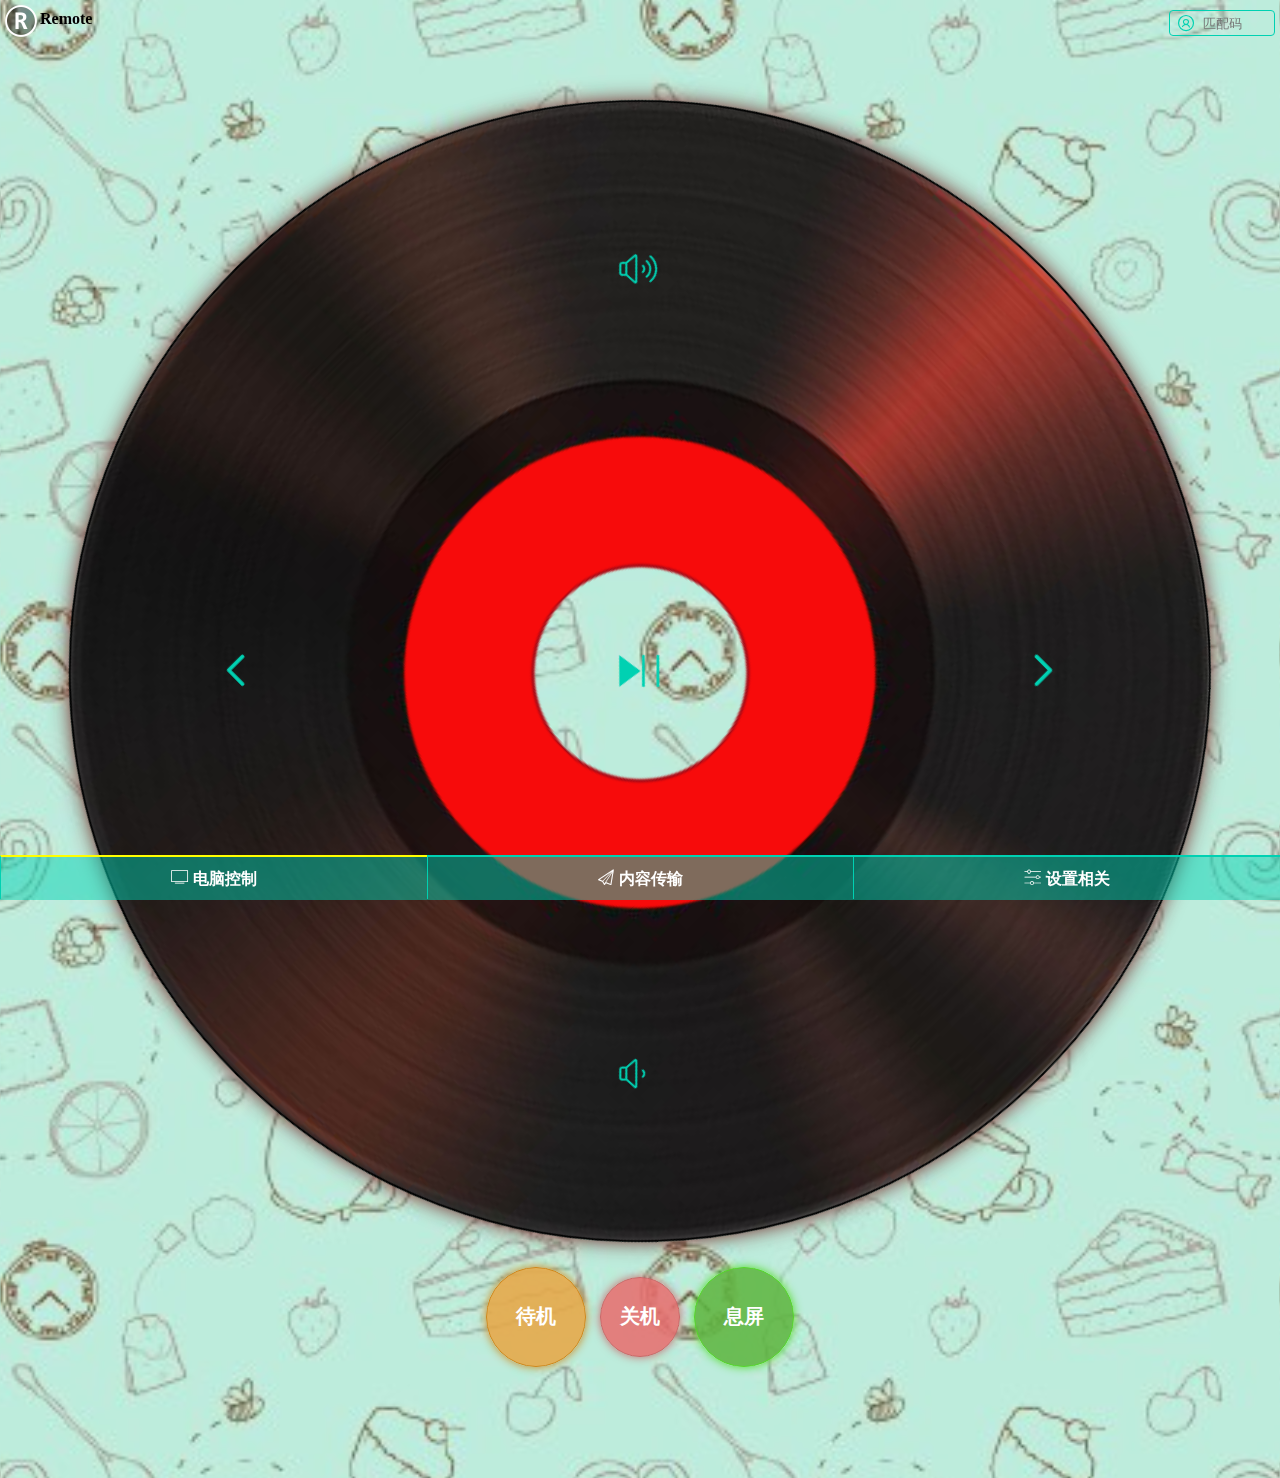
==== commit 41421ccb: "增加手机上传文件到电脑功能，优化性能" ====
--- a/templates/index.html
+++ b/templates/index.html
@@ -2,232 +2,12 @@
 <html>
 
 <head>
+  <title>Remote</title>
   <meta http-equiv="Content-Type" content="text/html; charset=utf-8">
   <meta name="viewport" content="width=device-width,initial-scale=1.0, minimum-scale=1.0, maximum-scale=1.0, user-scalable=no" />
   <link rel="shortcut icon" href="/favicon.ico">
   <link rel="stylesheet" href="../static/css/iconfont.css" />
-  <style>
-    html {
-      height: 100%;
-      overflow: hidden;
-      text-align: center;
-      background-image: url(../static/img/background.jpg);
-      background-color: rgba(255, 255, 255, 0.39);
-      background-position: center center;
-      background-size: cover;
-    }
-    #tabs-bar {
-      position:fixed;
-      bottom:0;
-      left: 0;
-      right: 0;
-      z-index: 10000;
-      margin-bottom: 0px;
-    }
-    #tabs-bar li {
-      float: left;
-      color: white;
-      width: calc((100% - 3px) / 3);
-      border-left: 1px #00D1B2 solid;
-      border-top: 2px #00D1B2 solid;
-    }
-    #tabs-bar ul {
-      background-color: rgba(0, 209, 178, 0.486);
-      height: 45px;
-      margin: 0px;
-      padding: 0px;
-      list-style:none;
-      line-height: 40px;
-    }
-    #tabs-bar ul li:first-child {
-      border-top: 2px yellow solid;
-    }
-    img {
-      width: 2rem;
-      position: fixed;
-      left:5px;
-      top:5px;
-    }
-    #name {
-      position: fixed;
-      left:40px;
-      top:10px;
-      /* padding-left: 20px; */
-    }
-    #match_code {
-      border-radius: 4px;
-      width: 100px;
-      height: 22px;
-      border: 1px solid #00d1b2;
-      position: fixed;
-      right:5px;
-      top:10px;
-      text-align: center;
-      background-color: #0000;
-    }
-    #buttons-wrapper {
-      background-image: url(../static/img/blackGlue.png);
-      background-position: center center;
-      background-size: 101%;
-      position: relative;
-      padding-top: 90%;
-      width: 90%;
-      border-radius: 50%;
-      overflow: hidden;
-      transform: rotate(45deg);
-      transform-origin: center center;
-      box-shadow: 0px 0px 20px #6d1313ec;
-      border:2px solid;
-      margin: 25px auto;
-    }
-    #container {
-      margin-top: 100px;
-    }
-    #volume-plus, #next, #volume-reduction, #previous, #play-or-pause {
-        position:absolute;
-        padding-top: 50%;
-        width: 50%;
-    }
-    #play-or-pause {
-        z-index:10000;
-        border-radius: 50%;
-        left: 25%;
-        top: 25%;
-    }
-    #volume-plus {
-        left:0px;
-        top:0px;
-    }
-    #next {
-        right:0px;
-        top:0px;
-    }
-    #volume-reduction {
-        right:0px;
-        bottom:0px;
-    }
-    #previous {
-        left:0px;
-        bottom:0px;
-    }
-    #buttons-wrapper i {
-      position:absolute;
-      left:calc(50% - 20px);
-      top:calc(50% - 22px);
-      z-index: 10000;
-      transform: rotate(-45deg);
-    }
-    #message {
-      visibility: hidden;
-      height: 35px;
-      line-height: 35px;
-      text-indent: 10px;
-      color: white;
-      background-color: #00d1b2;
-      border-radius: 4px;
-      z-index: 10000;
-      position: fixed;
-      left:40px;
-      right:40px;
-      top:40px;
-    }
-    .icon-yonghu {
-      position: fixed;
-      right:85px;
-      top:13px;
-    }
-    textarea {
-      border-color: #00d1b2;
-      background-color: #0000;
-      width: 80%;
-    }
-    #transport, #set {
-      display: none;
-    }
-    .switch {
-      background-color: gray;
-      position: relative;
-      width: 40px;
-      height: 20px;
-      border: 1px solid #dcdfe6;
-      outline: none;
-      border-radius: 10px;
-      box-sizing: border-box;
-      cursor: pointer;
-      transition: border-color .3s,background-color .3s;
-      vertical-align: middle;
-    }
-    .switch:after {
-      content: "";
-      position: absolute;
-      top: 1px;
-      left: 1px;
-      border-radius: 100%;
-      transition: all .3s;
-      width: 16px;
-      height: 16px;
-      background-color: #fff;
-    }
-    .is-chicked .switch:after {
-      left: 100%;
-      margin-left: -17px;
-    }
-    #set span {
-      float: left;
-      margin-right: 20px;
-      font-size: 20px;
-    }
-    #set div {
-      margin: 20px auto;
-      width: 90%;
-      display: flex;
-      align-items:Center;
-      height: 40px;
-      border-bottom: 1px  rgba(19, 206, 103, 0.452) solid;
-    }
-    #button-shutdown {
-      background-color: rgba(231, 110, 110, 0.836);
-      height: 80px;
-      width: 80px;
-      margin-left: 20px;
-      margin-right: 20px;
-      border-radius: 50px;
-      border: 1px solid rgb(221, 67, 67);
-      font-size: 20px;
-      color: white;
-      font-weight: bold;
-    }
-    #button-sleep {
-      background-color: rgba(231, 166, 69, 0.87);
-      height: 100px;
-      width: 100px;
-      border-radius: 50px;
-      border: 1px solid rgb(207, 135, 27);
-      font-size: 20px;
-      color: white;
-      font-weight: bold;
-    }
-    #button-close-screen {
-      background-color: rgba(94, 182, 64, 0.877);
-      height: 100px;
-      width: 100px;
-      border-radius: 50px;
-      border: 1px solid rgb(84, 218, 39);
-      font-size: 20px;
-      color: white;
-      font-weight: bold;
-    }
-    .button {
-      width: 135px;
-      font-size: 16px;
-      line-height: 35px;
-      border-radius: 4px;
-      margin: 5px;
-      background-color: #0BC4AE;
-      color: white;
-      border:none;
-    }
-  </style>
+  <link rel="stylesheet" href="../static/css/main.css">
 </head>
 
 <body>
@@ -236,7 +16,7 @@
     <p id="message">这是内容</p>
     <!-- 顶部部件 -->
     <img src="../static/img/logo.png">
-    <b><span id="name">Remoe</span></b>
+    <b><span id="name">Remote</span></b>
     <input id="match_code" class="input" type="text" placeholder="匹配码">
     <i class="iconfont icon-yonghu"></i>
   </div>
@@ -259,10 +39,26 @@
 
     <!-- 传输界面 -->
     <div id="transport">
-      <textarea rows="5" placeholder="输入要传送的文字"></textarea>
-      <br>
-      <button class="button" onclick="set_clipboard_content()">传文字到剪贴板</button>
-      <button class="button" onclick="send_code('get_clipboard_content')">获取剪贴板内容</button>
+      <div id="transport-text">
+        <button class="button" onclick="set_clipboard_content()">传文字到剪贴板</button>
+        <button class="button" onclick="send_code('get_clipboard_content')">获取剪贴板内容</button>
+        <textarea rows="5" placeholder="输入要传送的文字"></textarea>
+      </div>
+      <div id="transport-file">
+        <form id="form">
+          <input type="file" id="file-input" name="files" onchange="file_list_change(files)" multiple="multiple" />
+        </form>
+        <button class="button" onclick="select_file()">点击选择文件</button>
+        <button class="button" onclick="upload()">上传所选文件</button>
+        <div>未选择任何文件</div>
+        <progress id="progress-bar" value="0" max="1"> </progress>
+        <ol>
+          <li></li>
+          <li></li>
+          <li></li>
+          <li></li>
+        </ol>
+      </div>
     </div>
 
     <!-- 设置界面 -->
@@ -273,11 +69,15 @@
       </div>
       <div>
         <span class="switch"></span>
-        <span>仅显示执行失败的消息</span>
+        <span>仅显示失败的消息</span>
       </div>
       <div>
         <span class="switch"></span>
         <span>电脑执行命令后息屏</span>
+      </div>
+      <div>
+        <span class="switch"></span>
+        <span>文件上传至电脑桌面</span>
       </div>
     </div>
   </div>
@@ -300,280 +100,7 @@
     </ul>
   </div>
 
-  <script>
-    // 给按钮绑定事件
-    document.getElementById('play-or-pause').addEventListener('click', () => (send_code('hot_key', {
-      description: '播放/暂停'
-    })))
-    document.getElementById('volume-plus').addEventListener('click', () => (send_code('hot_key', {
-      description: '音量加'
-    })))
-    document.getElementById('next').addEventListener('click', () => (send_code('hot_key', {
-      description: '下一曲'
-    })))
-    document.getElementById('volume-reduction').addEventListener('click', () => (send_code('hot_key', {
-      description: '音量减'
-    })))
-    document.getElementById('previous').addEventListener('click', () => (send_code('hot_key', {
-      description: '上一曲'
-    })))
-
-    // 给底部导航栏绑定事件
-    document.querySelectorAll("ul li").forEach((item, index) => {
-      item.addEventListener("click", () => {
-        toggle(index)
-      })
-    });
-
-    function toggle(index_outer) {
-      document.querySelectorAll("#container > div").forEach((item, index_inner) => {
-        if (index_inner === index_outer) {
-          item.style.display = "inline";
-        } else {
-          item.style.display = "none";
-        }
-      });
-      document.querySelectorAll("ul li").forEach((item, index_inner) => {
-        if (index_inner === index_outer) {
-          item.style.borderTop = "2px yellow solid"
-        } else {
-          item.style.borderTop = "2px #00D1B2 solid"
-        }
-      });
-    }
-
-    // 获取匹配码
-    var match_code
-    window.location.search.substr(1).split("&").forEach((item, index, arr) => {
-      if (item.split("=")[0] == "match") {
-        match_code = item.split("=")[1]
-        document.getElementsByTagName("input")[0].value = match_code
-      }
-    })
-
-    var front_end_config
-    send_code("configuration") // 获取前端配置
-
-    // 应用配置到switch
-    function refresh_switch() {
-      document.querySelectorAll(".switch").forEach((item, index) => {
-        if ((Math.pow(2, index) & front_end_config) === Math.pow(2, index)) {
-          item.style.backgroundColor = "rgb(19, 206, 102)";
-          document.querySelectorAll("#set div")[index].classList.add("is-chicked")
-        } else {
-          item.style.backgroundColor = "gray";
-          document.querySelectorAll("#set div")[index].classList.remove("is-chicked")
-        }
-      })
-    }
-
-    // 给switch绑定事件,修改配置
-    document.querySelectorAll(".switch").forEach((item, index_outer) => {
-      item.addEventListener("click", () => {
-        document.querySelectorAll(".switch").forEach((_, index_inner) => {
-          if (index_outer === index_inner) {
-            if ((Math.pow(2, index_inner) & front_end_config) === Math.pow(2, index_inner)) {
-              var new_front_end_config = front_end_config - Math.pow(2, index_inner)
-            } else {
-              var new_front_end_config = front_end_config + Math.pow(2, index_inner)
-            }
-            send_code("configuration", {
-              "front_end_config": new_front_end_config
-            })
-          }
-        })
-      })
-    })
-
-    // 缓存当前ip
-    var ip = window.location.host.split(":")[0]
-    window.localStorage.setItem("ip", ip)
-
-    // 旋转特效
-    var degree = 45
-    var interval
-
-    function rotate() {
-      if ((0b0001 & front_end_config) !== 0b0001) {
-        interval = setInterval(() => {
-          degree += 0.1;
-          document.getElementById('buttons-wrapper').style.transform = `rotate(${degree}deg)`;
-          document.querySelectorAll("#buttons-wrapper i").forEach((currentValue, index, arr) => {
-            currentValue.style.transform = `rotate(-${degree}deg)`
-          })
-        }, 15)
-      } else {
-        clearInterval(interval)
-        degree = 45
-        document.getElementById('buttons-wrapper').style.transform = `rotate(${degree}deg)`;
-        document.querySelectorAll("#buttons-wrapper i").forEach((currentValue, index, arr) => {
-          currentValue.style.transform = `rotate(-${degree}deg)`
-        })
-      }
-    }
-
-    // 获取本机ip地址
-    var local_ip = null
-
-    function getIP(onNewIP) { //  onNewIp - your listener function for new IPs
-      var myPeerConnection = window.RTCPeerConnection || window.mozRTCPeerConnection || window.webkitRTCPeerConnection; //compatibility for firefox and chrome
-      var pc = new myPeerConnection({
-          iceServers: []
-        }), // 空的ICE服务器（STUN或者TURN）
-        noop = function () {},
-        localIPs = {}, //记录有没有被调用到onNewIP这个listener上
-        ipRegex = /([0-9]{1,3}(\.[0-9]{1,3}){3}|[a-f0-9]{1,4}(:[a-f0-9]{1,4}){7})/g,
-        key;
-
-      function ipIterate(ip) {
-        if (!localIPs[ip]) onNewIP(ip);
-        localIPs[ip] = true;
-      }
-      pc.createDataChannel(""); //create a bogus data channel
-      pc.createOffer().then(function (sdp) {
-        sdp.sdp.split('\n').forEach(function (line) {
-          if (line.indexOf('candidate') < 0) return;
-          line.match(ipRegex).forEach(ipIterate);
-        });
-        pc.setLocalDescription(sdp, noop, noop);
-      }); // create offer and set local description
-      pc.onicecandidate = function (ice) { //listen for candidate events
-        if (!ice || !ice.candidate || !ice.candidate.candidate || !ice.candidate.candidate.match(ipRegex))
-          return;
-        ice.candidate.candidate.match(ipRegex).forEach(ipIterate);
-      };
-    }
-
-    function set_clipboard_content() {
-      let content = document.getElementsByTagName("textarea")[0].value
-      send_code('set_clipboard_content', {
-        content: content
-      })
-    }
-
-    var ul_el = document.getElementsByTagName("ul")[0]
-    // 群发请求,nsid是网络号
-    function mass(path, nsid_or_ip, params) {
-      if ("ip" in nsid_or_ip) {
-        var time = 2000;
-        var nsid = nsid_or_ip.ip.split(".").slice(0, 3).join(".") + ".";
-        var start = Number(nsid_or_ip.ip.split(".")[3]);
-        var end = start + 1;
-      } else {
-        var time = 10000;
-        var nsid = nsid_or_ip.nsid;
-        var start = 0;
-        var end = 255;
-      }
-      var pormises = [];
-      for (var i = start; i < end; i++) {
-        let p = new Promise((resolve, reject) => {
-          let ip = nsid + i;
-          let ajax = new XMLHttpRequest();
-          ajax.open('post', `http://${ip}:8765/${path}`);
-          ajax.setRequestHeader('content-type', 'application/json');
-          ajax.send(params);
-          ajax.onreadystatechange = function () {
-            if (ajax.readyState == 4 && ajax.status == 200) {
-              window.localStorage.setItem("ip", ajax.responseURL.match(/\/\/(.*?):/)[1]); // 更新缓存的ip
-              resolve(JSON.parse(ajax.responseText));
-            } else if ("ip" in nsid_or_ip && ajax.readyState == 4 && ajax.status != 200) { // nsid_or_ip为ip时可跳过超时
-              reject("请求失败")
-            }
-          }
-        });
-        pormises.push(p)
-      };
-      let p = new Promise((resolve, reject) => {
-        setTimeout(() => {
-          reject("超时，请重试！")
-        }, time)
-      });
-      pormises.push(p);
-      return pormises
-    }
-    // 弹出消息框
-    function show_message(message) {
-      if (!((0b0010 & front_end_config) === 0b0010 && (message === 0))) {
-        message = (message === 0) ? "命令执行成功" : message;
-        document.getElementById("message").innerHTML = message;
-        document.getElementById("message").style.visibility = 'visible';
-        setTimeout(() => {
-          document.getElementById("message").style.visibility = 'hidden';
-        }, 2000)
-      }
-    }
-    // 处理从服务器收到的json消息
-    function handle_response(result) {
-      if (result.file_url) {
-        window.location.href = result.file_url;
-      } else if (result.text) {
-        var textarea_el = document.getElementsByTagName("textarea")[0]
-        textarea_el.value = result.text
-      } else if (result.message != undefined) {
-        show_message(result.message)
-      } else if (result.front_end_config != undefined) {
-        var old_front_end_config = front_end_config
-        front_end_config = result.front_end_config
-        refresh_switch()
-        // 避免重复启动定时器，否则定时器无法清除
-        if (old_front_end_config === undefined || ((0b0001 & old_front_end_config) !== (0b0001 & front_end_config))) {
-          rotate()
-        }
-      }
-    }
-
-    // 发送请求
-    function send_code(path, params) {
-      var match_code = document.getElementsByTagName("input")[0].value
-      if (params) {
-        params["match_code"] = match_code
-      } else {
-        params = {
-          "match_code": match_code
-        }
-      }
-      params = JSON.stringify(params)
-      let ip = window.localStorage.getItem("ip")
-      ip = ip ? ip : "0.0.0.0";
-      let pormises = mass(path, {
-        ip: ip
-      }, params)
-      Promise.race(pormises).then((result) => {
-        handle_response(result)
-      }).catch((error) => {
-        // 如果知道本机IP，就向所在局域网发送请求
-        getIP(function (ip) {
-          local_ip = ip
-          var nsid = ip.split(".").slice(0, 3).join(".") + "."; // 网络号
-          let pormises = mass(path, {
-            nsid: nsid
-          }, params);
-          Promise.race(pormises).then((result) => {
-            handle_response(result)
-          }).catch((error) => {
-            show_message(error);
-          })
-        });
-        // 向localstorage中的网络号发送请求
-        setTimeout(() => {
-          if (!local_ip) {
-            if (window.localStorage.getItem("ip")) {
-              var nsid = window.localStorage.getItem("ip").split(".").slice(0, 3).join(".") + ".";
-              let pormises = mass(path, {
-                nsid: nsid
-              }, params);
-              Promise.race(pormises).then((result) => {
-                handle_response(result)
-              }).catch((error) => {
-                show_message(error);
-              })
-            }
-          }
-        }, 3000)
-      })
-    }
-  </script>
+<script src="../static/js/main.js"></script>
 </body>
 
 </html>--- a/static/css/main.css
+++ b/static/css/main.css
@@ -0,0 +1,388 @@
+html {
+  height: 100%;
+  overflow: hidden;
+  text-align: center;
+  background-image: url(../img/background.jpg);
+  background-color: rgba(255, 255, 255, 0.39);
+  background-position: center center;
+  background-size: cover;
+}
+
+#tabs-bar {
+  position: fixed;
+  bottom: 0;
+  left: 0;
+  right: 0;
+  z-index: 10000;
+  margin-bottom: 0px;
+}
+
+#tabs-bar li {
+  float: left;
+  color: white;
+  width: calc((100% - 3px) / 3);
+  border-left: 1px #00d1b2 solid;
+  border-top: 2px #00d1b2 solid;
+}
+
+#tabs-bar ul {
+  background-color: rgba(0, 209, 178, 0.486);
+  height: 45px;
+  margin: 0px;
+  padding: 0px;
+  list-style: none;
+  line-height: 40px;
+}
+
+#tabs-bar ul li:first-child {
+  border-top: 2px yellow solid;
+}
+
+img {
+  width: 2rem;
+  position: fixed;
+  left: 5px;
+  top: 5px;
+}
+
+#name {
+  position: fixed;
+  left: 40px;
+  top: 10px;
+  /* padding-left: 20px; */
+}
+
+#match_code {
+  border-radius: 4px;
+  width: 100px;
+  height: 22px;
+  border: 1px solid #00d1b2;
+  position: fixed;
+  right: 5px;
+  top: 10px;
+  text-align: center;
+  background-color: transparent;
+  color: darkslategray;
+}
+
+button {
+  outline: none;
+}
+
+#buttons-wrapper {
+  background-image: url(../img/blackGlue.png);
+  background-position: center center;
+  background-size: 101%;
+  position: relative;
+  padding-top: 90%;
+  width: 90%;
+  border-radius: 50%;
+  overflow: hidden;
+  transform: rotate(45deg);
+  transform-origin: center center;
+  box-shadow: 0px 0px 20px #6d1313ec;
+  border: 2px solid;
+  margin: 25px auto;
+}
+
+#buttons-wrapper i {
+  position: absolute;
+  left: calc(50% - 20px);
+  top: calc(50% - 22px);
+  z-index: 10000;
+  transform: rotate(-45deg);
+}
+
+.rotate-icon {
+  animation: icon 20s linear infinite;
+}
+
+.rotate-wrapper {
+  animation: wrapper 20s linear infinite;
+}
+
+@keyframes icon {
+  0% {
+    -webkit-transform: rotate(0deg);
+  }
+
+  25% {
+    -webkit-transform: rotate(-90deg);
+  }
+
+  50% {
+    -webkit-transform: rotate(-180deg);
+  }
+
+  75% {
+    -webkit-transform: rotate(-270deg);
+  }
+
+  100% {
+    -webkit-transform: rotate(-360deg);
+  }
+}
+
+@keyframes wrapper {
+  0% {
+    -webkit-transform: rotate(0deg);
+  }
+
+  25% {
+    -webkit-transform: rotate(90deg);
+  }
+
+  50% {
+    -webkit-transform: rotate(180deg);
+  }
+
+  75% {
+    -webkit-transform: rotate(270deg);
+  }
+
+  100% {
+    -webkit-transform: rotate(360deg);
+  }
+}
+
+#container {
+  margin-top: 100px;
+}
+
+#volume-plus,
+#next,
+#volume-reduction,
+#previous,
+#play-or-pause {
+  position: absolute;
+  padding-top: 50%;
+  width: 50%;
+}
+
+#play-or-pause {
+  z-index: 10000;
+  border-radius: 50%;
+  left: 25%;
+  top: 25%;
+}
+
+#volume-plus {
+  left: 0px;
+  top: 0px;
+}
+
+#next {
+  right: 0px;
+  top: 0px;
+}
+
+#volume-reduction {
+  right: 0px;
+  bottom: 0px;
+}
+
+#previous {
+  left: 0px;
+  bottom: 0px;
+}
+
+#message {
+  visibility: hidden;
+  height: 35px;
+  line-height: 35px;
+  text-indent: 10px;
+  color: white;
+  background-color: #00d1b2;
+  border-radius: 4px;
+  z-index: 10000;
+  position: fixed;
+  left: 40px;
+  right: 40px;
+  top: 40px;
+}
+
+.icon-yonghu {
+  position: fixed;
+  right: 85px;
+  top: 13px;
+}
+
+textarea {
+  box-sizing: border-box;
+  border-color: #00d1b2;
+  background-color: transparent;
+  width: 100%;
+  margin-top: 15px;
+}
+
+#transport,
+#set {
+  display: none;
+  margin: 0px 15px;
+}
+
+.switch {
+  background-color: gray;
+  position: relative;
+  width: 40px;
+  height: 20px;
+  border: 1px solid #dcdfe6;
+  border-radius: 10px;
+  box-sizing: border-box;
+  cursor: pointer;
+  transition: border-color 0.3s, background-color 0.3s;
+  vertical-align: middle;
+}
+
+.switch:after {
+  content: "";
+  position: absolute;
+  top: 1px;
+  left: 1px;
+  border-radius: 100%;
+  transition: all 0.3s;
+  width: 16px;
+  height: 16px;
+  background-color: #fff;
+}
+
+.is-chicked .switch:after {
+  left: 100%;
+  margin-left: -17px;
+}
+
+#set span {
+  float: left;
+  margin-right: 20px;
+  font-size: 20px;
+  color: darkslategray;
+}
+
+#set {
+  display: flexbox;
+  align-items: speac-around;
+}
+
+#set div {
+  display: flex;
+  align-items: center;
+  height: 20px;
+  margin: 20px 0px;
+}
+
+#set div:first-child, #set div:last-child {
+  margin: 0px 0px;
+}
+
+#button-shutdown {
+  background-color: rgba(231, 110, 110, 0.87);
+  height: 80px;
+  width: 80px;
+  margin-left: 10px;
+  margin-right: 10px;
+  border-radius: 50px;
+  border: 1px solid rgb(201, 104, 104);
+  font-size: 20px;
+  color: white;
+  font-weight: bold;
+  box-shadow: 0px 0px 10px rgb(201, 104, 104);
+}
+
+#button-sleep {
+  background-color: rgba(231, 166, 69, 0.87);
+  height: 100px;
+  width: 100px;
+  border-radius: 50px;
+  border: 1px solid rgb(207, 135, 27);
+  font-size: 20px;
+  color: white;
+  font-weight: bold;
+  box-shadow: 0px 0px 10px rgb(207, 135, 27);
+}
+
+#button-close-screen {
+  background-color: rgba(94, 182, 64, 0.87);
+  height: 100px;
+  width: 100px;
+  border-radius: 50px;
+  border: 1px solid rgb(84, 218, 39);
+  font-size: 20px;
+  color: white;
+  font-weight: bold;
+  box-shadow: 0px 0px 10px rgb(84, 218, 39);
+}
+
+.button {
+  width: 49%;
+  font-size: 16px;
+  line-height: 35px;
+  border-radius: 4px;
+  background-color: #0bc4ae;
+  color: white;
+  border: none;
+}
+
+#transport-text, #transport-file, #set {
+  background-color: rgba(255, 255, 255, 0.377);
+  padding: 15px 20px;
+  border-left: 3px #0bc424 solid;
+}
+
+#transport-file {
+  margin-top: 25px;
+}
+
+#transport-file div {
+  text-align: left;
+  color: gray;
+  font-size: 14px;
+  position: relative;
+  top: 5px;
+}
+
+#file-input {
+  position: absolute;
+  right: 0;
+  top: 0;
+  opacity: 0;
+}
+
+ol {
+  list-style: none;
+  padding-left: 0px;
+  text-align: left;
+  margin: 12px 0px 0px;
+}
+
+ol li {
+  height: 24px;
+  padding-left: 2px;
+  overflow: hidden;
+  font-size: 14px;
+  line-height: 24px;
+}
+ol li:nth-child(2n+1) {
+  background-color: rgba(128, 128, 128, 0.582);
+}
+
+ol li:nth-child(2n) {
+  background-color: rgba(200, 200, 200, 0.582);
+}
+
+progress{
+  display: none;
+  width: 100%;
+  height: 10px;
+  border-radius: 5px;
+ }
+
+progress::-webkit-progress-bar
+{
+  border-radius: 5px;
+  background-color:#d7d7d7;
+}
+progress::-webkit-progress-value
+{
+  border-radius: 5px;
+  background-color:rgb(84, 218, 39);;
+}